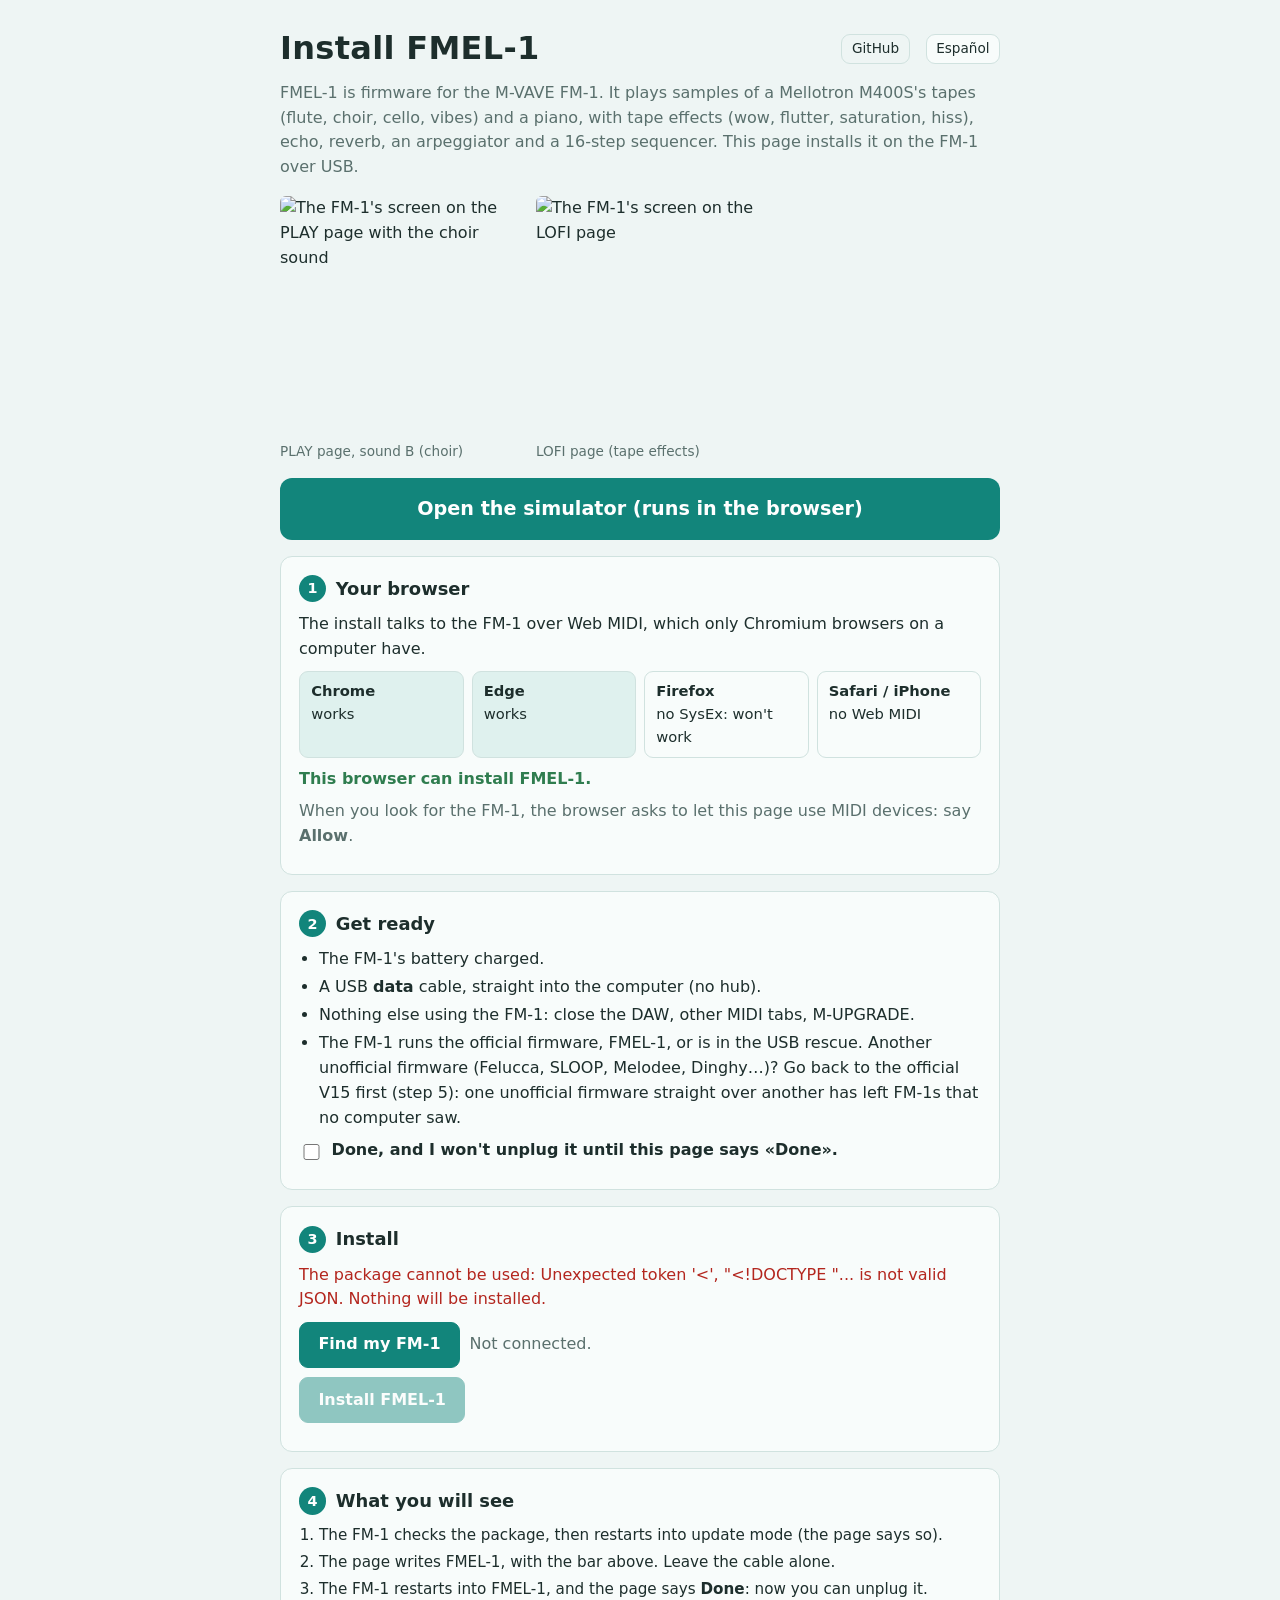
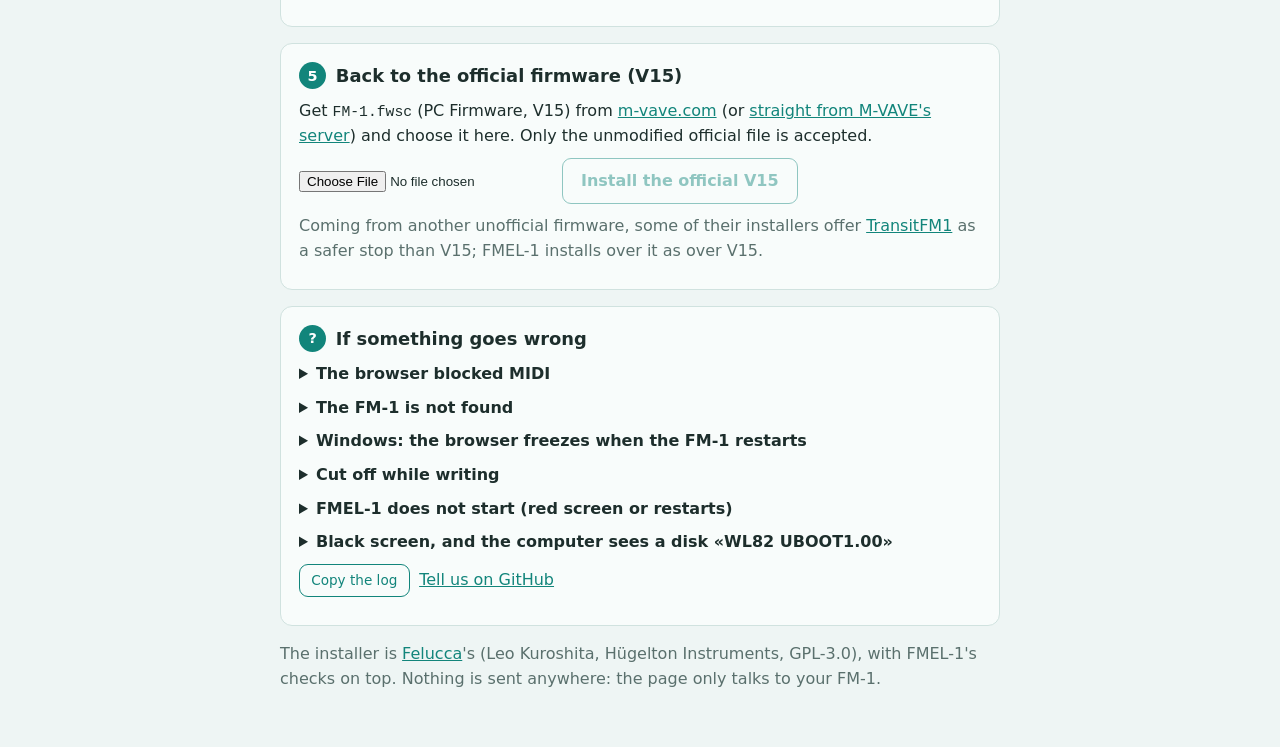
==== web/install/index.html @ 3e9fd049 "MEL: the pictures on the installer's page, not the simulator's; both pages say plainly what FMEL-1 i" ====
<!doctype html>
<html lang="en">
<head>
<meta charset="utf-8">
<meta name="viewport" content="width=device-width, initial-scale=1">
<title>Install FMEL-1</title>
<meta name="description" content="Install FMEL-1, firmware for the M-VAVE FM-1 that plays Mellotron M400S tape samples, over USB from the browser.">
<link rel="icon" href="../img/icon.png">
<meta property="og:title" content="Install FMEL-1 on the M-VAVE FM-1">
<meta property="og:image" content="https://antonioaltea.github.io/fmel-1/img/og.png">
<meta name="twitter:card" content="summary_large_image">
<script>   /* the language before anything is drawn: the one chosen, else the browser's (Spanish or English) */
try {
  const l = localStorage.getItem("mel-lang") || (/^es\b/i.test(navigator.language || "") ? "es" : "en");
  if (l === "es") document.documentElement.lang = "es";
} catch (e) {}
</script>
<style>
:root { --ground: #eef5f4; --ink: #1d2e2c; --muted: #5a706d; --rule: #d0e2df; --card: #f8fcfb; --accent: #12857b;
        --accent-ink: #ffffff; --soft: #dff1ee; --ok: #2f7d4f; --bad: #b3261e; --warn: #8a5a00; color-scheme: light; }
@media (prefers-color-scheme: dark) {
  :root:not([data-theme="light"]) { --ground: #0f1716; --ink: #e4f1ef; --muted: #91aaa6; --rule: #253432; --card: #162220;
                                    --accent: #4fd3c5; --accent-ink: #04201d; --soft: #1b302d; --ok: #6fcf97; --bad: #ff8a80;
                                    --warn: #f0c060; color-scheme: dark; }
}
:root[data-theme="dark"] { --ground: #0f1716; --ink: #e4f1ef; --muted: #91aaa6; --rule: #253432; --card: #162220;
                           --accent: #4fd3c5; --accent-ink: #04201d; --soft: #1b302d; --ok: #6fcf97; --bad: #ff8a80;
                           --warn: #f0c060; color-scheme: dark; }
* { box-sizing: border-box; }
body { background: var(--ground); color: var(--ink); margin: 0; padding: 24px 16px 48px;
       font: 400 16px/1.55 system-ui, -apple-system, "Segoe UI", Roboto, sans-serif; }
main { max-width: 720px; margin: 0 auto; }
h1 { margin: 0; font-size: 2rem; letter-spacing: .01em; }
h2 { font-size: 1.12rem; margin: 0 0 .6rem; display: flex; align-items: center; gap: .6rem; }
h2 .n { display: inline-grid; place-items: center; width: 1.7rem; height: 1.7rem; border-radius: 50%; flex: none;
        background: var(--accent); color: var(--accent-ink); font-size: .9rem; font-weight: 700; }
p { margin: .45rem 0; }
ul, ol { margin: .4rem 0; padding-left: 1.25rem; }
li { margin: .2rem 0; }
.muted { color: var(--muted); }
section { background: var(--card); border: 1px solid var(--rule); border-radius: 12px; padding: 18px; margin: 16px 0; }
button { font: inherit; font-weight: 600; padding: .6rem 1.15rem; border-radius: 9px; border: 1px solid var(--accent);
         background: var(--accent); color: var(--accent-ink); cursor: pointer; }
button.secondary { background: transparent; color: var(--accent); }
button.small { font-size: .85rem; padding: .3rem .7rem; font-weight: 500; }
button:disabled { opacity: .45; cursor: not-allowed; }
button:focus-visible, a:focus-visible, input:focus-visible { outline: 2px solid var(--accent); outline-offset: 2px; }
label { display: flex; gap: .55rem; align-items: flex-start; margin: .5rem 0; font-weight: 600; }
input[type=checkbox] { margin-top: .32rem; width: 1.05rem; height: 1.05rem; accent-color: var(--accent); flex: none; }
.ok { color: var(--ok); }
.bad { color: var(--bad); }
.warn { color: var(--warn); }
progress { width: 100%; height: 16px; accent-color: var(--accent); }
code { font-size: .92em; }
a { color: var(--accent); }
.top { display: flex; align-items: center; gap: 1rem; flex-wrap: wrap; }
.top p { margin: 0; color: var(--muted); flex: 1 1 16rem; }
a.gh { margin-left: auto; font-size: .85rem; padding: .25em .7em; border: 1px solid var(--rule); border-radius: 9px; color: var(--ink); text-decoration: none; }
button.lang { font-size: .85rem; font-weight: 500; padding: .25em .7em; background: var(--card);
              color: var(--ink); border-color: var(--rule); }
a.big { display: block; text-align: center; padding: 1rem; margin: 16px 0 4px; font-size: 1.2rem; font-weight: 600;
        text-decoration: none; color: var(--accent-ink); background: var(--accent); border-radius: 12px; }
a.big:hover { filter: brightness(1.07); }
.browsers { display: grid; grid-template-columns: repeat(auto-fit, minmax(9.5rem, 1fr)); gap: .5rem; margin: .6rem 0; }
.browsers div { border: 1px solid var(--rule); border-radius: 9px; padding: .5rem .7rem; font-size: .92rem; }
.browsers b { display: block; }
.yes { background: var(--soft); }
#mine { font-weight: 600; }
.row { display: flex; flex-wrap: wrap; gap: .6rem; align-items: center; margin: .6rem 0; }
.steps-seen { font-size: .95rem; }
details { margin: .55rem 0; }
summary { cursor: pointer; font-weight: 600; }
#log { white-space: pre-wrap; font: 12px/1.4 ui-monospace, Menlo, monospace; color: var(--muted); max-height: 180px; overflow: auto;
       background: var(--card); border: 1px solid var(--rule); border-radius: 9px; padding: .6rem; margin: .4rem 0; }
#log:empty { display: none; }
.shots { display: flex; gap: 1rem; margin: 1rem 0 .4rem; }
.shots figure { margin: 0; flex: 0 1 240px; }
.shots img { display: block; width: 100%; height: auto; border-radius: 6px; }
.shots figcaption { color: var(--muted); font-size: .85rem; margin-top: .3rem; }
html[lang="en"] [data-lang="es"], html[lang="es"] [data-lang="en"] { display: none !important; }
</style>
</head>
<body>
<main>
  <div class="top">
    <h1><span data-lang="en">Install FMEL-1</span><span data-lang="es">Instalar FMEL-1</span></h1>
    <a class="gh" href="https://github.com/AntonioAltea/fmel-1">GitHub</a>
    <button class="lang" id="lang" type="button"><span data-lang="en">Español</span><span data-lang="es">English</span></button>
  </div>
  <p class="muted" data-lang="en">FMEL-1 is firmware for the M-VAVE FM-1. It plays samples of a Mellotron M400S's tapes (flute, choir, cello, vibes) and a piano, with tape effects (wow, flutter, saturation, hiss), echo, reverb, an arpeggiator and a 16-step sequencer. This page installs it on the FM-1 over USB.</p>
  <p class="muted" data-lang="es">FMEL-1 es un firmware para el M-VAVE FM-1. Toca muestras de las cintas de un Mellotron M400S (flauta, coro, chelo, vibráfono) y un piano, con efectos de cinta (wow, flutter, saturación, soplido), eco, reverb, arpegiador y secuenciador de 16 pasos. Esta página lo instala en el FM-1 por USB.</p>
  <div class="shots">
    <figure><img src="../img/choir.png" width="240" height="240" alt="The FM-1's screen on the PLAY page with the choir sound"><figcaption data-lang="en">PLAY page, sound B (choir)</figcaption><figcaption data-lang="es">Página PLAY, sonido B (coro)</figcaption></figure>
    <figure><img src="../img/tape.png" width="240" height="240" alt="The FM-1's screen on the LOFI page"><figcaption data-lang="en">LOFI page (tape effects)</figcaption><figcaption data-lang="es">Página LOFI (efectos de cinta)</figcaption></figure>
  </div>
  <p><a class="big" href="../"><span data-lang="en">Open the simulator (runs in the browser)</span><span data-lang="es">Abrir el simulador (funciona en el navegador)</span></a></p>

  <section aria-labelledby="h-browser">
    <h2 id="h-browser"><span class="n">1</span><span data-lang="en">Your browser</span><span data-lang="es">Tu navegador</span></h2>
    <p data-lang="en">The install talks to the FM-1 over Web MIDI, which only Chromium browsers on a computer have.</p>
    <p data-lang="es">La instalación habla con el FM-1 por Web MIDI, que solo tienen los navegadores Chromium de ordenador.</p>
    <div class="browsers">
      <div class="yes"><b>Chrome</b><span data-lang="en">works</span><span data-lang="es">funciona</span></div>
      <div class="yes"><b>Edge</b><span data-lang="en">works</span><span data-lang="es">funciona</span></div>
      <div><b>Firefox</b><span data-lang="en">no SysEx: won't work</span><span data-lang="es">sin SysEx: no sirve</span></div>
      <div><b>Safari / iPhone</b><span data-lang="en">no Web MIDI</span><span data-lang="es">sin Web MIDI</span></div>
    </div>
    <p id="mine" role="status"></p>
    <p class="muted" data-lang="en">When you look for the FM-1, the browser asks to let this page use MIDI devices: say <b>Allow</b>.</p>
    <p class="muted" data-lang="es">Al buscar el FM-1, el navegador pide permiso para que esta página use dispositivos MIDI: pulsa <b>Permitir</b>.</p>
  </section>

  <section aria-labelledby="h-ready">
    <h2 id="h-ready"><span class="n">2</span><span data-lang="en">Get ready</span><span data-lang="es">Prepáralo</span></h2>
    <ul>
      <li data-lang="en">The FM-1's battery charged.</li><li data-lang="es">La batería del FM-1 cargada.</li>
      <li data-lang="en">A USB <b>data</b> cable, straight into the computer (no hub).</li>
      <li data-lang="es">Un cable USB <b>de datos</b>, directo al ordenador (sin hub).</li>
      <li data-lang="en">Nothing else using the FM-1: close the DAW, other MIDI tabs, M-UPGRADE.</li>
      <li data-lang="es">Nada más usando el FM-1: cierra el DAW, otras pestañas MIDI, M-UPGRADE.</li>
      <li data-lang="en">The FM-1 runs the official firmware, FMEL-1, or is in the USB rescue. Another unofficial firmware (Felucca, SLOOP,
        Melodee, Dinghy…)? Go back to the official V15 first (step 5): one unofficial firmware straight over another has
        left FM-1s that no computer saw.</li>
      <li data-lang="es">El FM-1 lleva el firmware oficial, FMEL-1, o está en el rescate USB. ¿Otro firmware no oficial (Felucca, SLOOP,
        Melodee, Dinghy…)? Primero vuelve al V15 oficial (paso 5): instalar uno no oficial encima de otro ha dejado FM-1 que
        ningún ordenador veía.</li>
    </ul>
    <label><input type="checkbox" class="pre" id="ack">
      <span data-lang="en">Done, and I won't unplug it until this page says «Done».</span>
      <span data-lang="es">Hecho, y no lo desconectaré hasta que esta página diga «Hecho».</span></label>
  </section>

  <section aria-labelledby="h-install">
    <h2 id="h-install"><span class="n">3</span><span data-lang="en">Install</span><span data-lang="es">Instalar</span></h2>
    <p id="pkg" role="status"></p>
    <div class="row">
      <button id="connect"><span data-lang="en">Find my FM-1</span><span data-lang="es">Buscar mi FM-1</span></button>
      <span id="dev" class="muted" role="status" aria-live="polite"></span>
    </div>
    <div class="row">
      <button id="install" disabled><span data-lang="en">Install FMEL-1</span><span data-lang="es">Instalar FMEL-1</span></button>
      <button id="resume" class="secondary" hidden><span data-lang="en">Finish the install</span><span data-lang="es">Terminar la instalación</span></button>
    </div>
    <progress id="bar" max="100" value="0" hidden aria-label="Install progress"></progress>
    <p id="status" role="status" aria-live="polite"></p>
  </section>

  <section aria-labelledby="h-seen">
    <h2 id="h-seen"><span class="n">4</span><span data-lang="en">What you will see</span><span data-lang="es">Qué verás</span></h2>
    <ol class="steps-seen" data-lang="en">
      <li>The FM-1 checks the package, then restarts into update mode (the page says so).</li>
      <li>The page writes FMEL-1, with the bar above. Leave the cable alone.</li>
      <li>The FM-1 restarts into FMEL-1, and the page says <b>Done</b>: now you can unplug it.</li>
    </ol>
    <ol class="steps-seen" data-lang="es">
      <li>El FM-1 comprueba el paquete y se reinicia en modo actualización (la página lo dice).</li>
      <li>La página escribe FMEL-1, con la barra de arriba. No toques el cable.</li>
      <li>El FM-1 se reinicia en FMEL-1 y la página dice <b>Hecho</b>: ya puedes desconectarlo.</li>
    </ol>
  </section>

  <section aria-labelledby="h-stock">
    <h2 id="h-stock"><span class="n">5</span><span data-lang="en">Back to the official firmware (V15)</span><span data-lang="es">Volver al firmware oficial (V15)</span></h2>
    <p data-lang="en">Get <code>FM-1.fwsc</code> (PC Firmware, V15) from <a href="https://www.m-vave.com/download" rel="noopener">m-vave.com</a>
      (or <a href="https://yms-file-store.oss-cn-hongkong.aliyuncs.com/software/firmware/FM-1.fwsc" rel="noopener">straight from M-VAVE's server</a>)
      and choose it here. Only the unmodified official file is accepted.</p>
    <p data-lang="es">Descarga <code>FM-1.fwsc</code> (PC Firmware, V15) de <a href="https://www.m-vave.com/download" rel="noopener">m-vave.com</a>
      (o <a href="https://yms-file-store.oss-cn-hongkong.aliyuncs.com/software/firmware/FM-1.fwsc" rel="noopener">directo del servidor de M-VAVE</a>)
      y elígelo aquí. Solo se acepta el archivo oficial sin modificar.</p>
    <div class="row"><input type="file" id="stockfile" accept=".fwsc" aria-label="FM-1.fwsc">
      <button id="stock" class="secondary" disabled><span data-lang="en">Install the official V15</span><span data-lang="es">Instalar el V15 oficial</span></button></div>
    <p class="muted" data-lang="en">Coming from another unofficial firmware, some of their installers offer
      <a href="https://quixotic7.github.io/TransitFM1/" rel="noopener">TransitFM1</a> as a safer stop than V15; FMEL-1 installs over it as over V15.</p>
    <p class="muted" data-lang="es">Si vienes de otro firmware no oficial, algunos de sus instaladores ofrecen
      <a href="https://quixotic7.github.io/TransitFM1/" rel="noopener">TransitFM1</a> como paso intermedio más seguro que el V15; FMEL-1 se instala encima igual que sobre el V15.</p>
  </section>

  <section aria-labelledby="h-help">
    <h2 id="h-help"><span class="n">?</span><span data-lang="en">If something goes wrong</span><span data-lang="es">Si algo sale mal</span></h2>
    <div data-lang="en">
      <details><summary>The browser blocked MIDI</summary>
        <p>Click the lock (or the MIDI icon) left of the address, set <b>MIDI devices</b> to <b>Allow</b>, reload, and look again.</p></details>
      <details><summary>The FM-1 is not found</summary>
        <p>Use a data cable (many charge only), plug it straight in, close anything else using MIDI, unplug it, plug it in and look again.</p></details>
      <details><summary>Windows: the browser freezes when the FM-1 restarts</summary>
        <p>Open <code>chrome://flags/#use-winrt-midi-api</code> (Edge: <code>edge://flags/#use-winrt-midi-api</code>), set it to <b>Enabled</b>, restart the browser.</p></details>
      <details><summary>Cut off while writing</summary>
        <p>Nothing serious. Plug it in again and press «Find my FM-1»: «Finish the install» appears.</p></details>
      <details><summary>FMEL-1 does not start (red screen or restarts)</summary>
        <p>After two tries it goes to the USB rescue by itself; you can also hold <b>OCT−</b> while switching it on. From there, install again or go back to V15.</p></details>
      <details><summary>Black screen, and the computer sees a disk «WL82 UBOOT1.00»</summary>
        <p><a href="https://github.com/Quixotic7/MvaveFM1Unbricker" rel="noopener">MvaveFM1Unbricker</a> with V15.
          If nothing shows up over USB: <a href="https://github.com/kurogedelic/FM-1-transporter" rel="noopener">FM-1-transporter</a>.</p></details>
    </div>
    <div data-lang="es">
      <details><summary>El navegador ha bloqueado el MIDI</summary>
        <p>Pulsa el candado (o el icono MIDI) a la izquierda de la dirección, pon <b>Dispositivos MIDI</b> en <b>Permitir</b>, recarga y busca otra vez.</p></details>
      <details><summary>No encuentra el FM-1</summary>
        <p>Usa un cable de datos (muchos solo cargan), conéctalo directo, cierra lo que use MIDI, desconecta, vuelve a conectar y busca otra vez.</p></details>
      <details><summary>Windows: el navegador se congela cuando el FM-1 se reinicia</summary>
        <p>Abre <code>chrome://flags/#use-winrt-midi-api</code> (Edge: <code>edge://flags/#use-winrt-midi-api</code>), ponlo en <b>Enabled</b> y reinicia el navegador.</p></details>
      <details><summary>Se corta mientras escribe</summary>
        <p>No pasa nada grave. Vuelve a conectar y pulsa «Buscar mi FM-1»: aparecerá «Terminar la instalación».</p></details>
      <details><summary>FMEL-1 no arranca (pantalla roja o reinicios)</summary>
        <p>Tras dos intentos entra solo en el rescate USB; también puedes mantener <b>OCT−</b> al encenderlo. Desde ahí, instala otra vez o vuelve al V15.</p></details>
      <details><summary>Pantalla negra y el ordenador ve un disco «WL82 UBOOT1.00»</summary>
        <p><a href="https://github.com/Quixotic7/MvaveFM1Unbricker" rel="noopener">MvaveFM1Unbricker</a> con el V15.
          Si no aparece nada por USB: <a href="https://github.com/kurogedelic/FM-1-transporter" rel="noopener">FM-1-transporter</a>.</p></details>
    </div>
    <div class="row">
      <button id="copylog" class="secondary small" type="button"><span data-lang="en">Copy the log</span><span data-lang="es">Copiar el registro</span></button>
      <a href="https://github.com/AntonioAltea/fmel-1/issues" rel="noopener"><span data-lang="en">Tell us on GitHub</span><span data-lang="es">Cuéntanoslo en GitHub</span></a>
    </div>
    <div id="log" aria-label="log"></div>
  </section>

  <p class="muted" data-lang="en">The installer is <a href="https://github.com/hugelton/Felucca" rel="noopener">Felucca</a>'s
    (Leo Kuroshita, Hügelton Instruments, GPL-3.0), with FMEL-1's checks on top. Nothing is sent anywhere: the page only talks to your FM-1.</p>
  <p class="muted" data-lang="es">El instalador es el de <a href="https://github.com/hugelton/Felucca" rel="noopener">Felucca</a>
    (Leo Kuroshita, Hügelton Instruments, GPL-3.0), con las comprobaciones de FMEL-1 encima. No se envía nada a ningún sitio: la página solo habla con tu FM-1.</p>
</main>
<script type="module" src="install.js"></script>
</body>
</html>
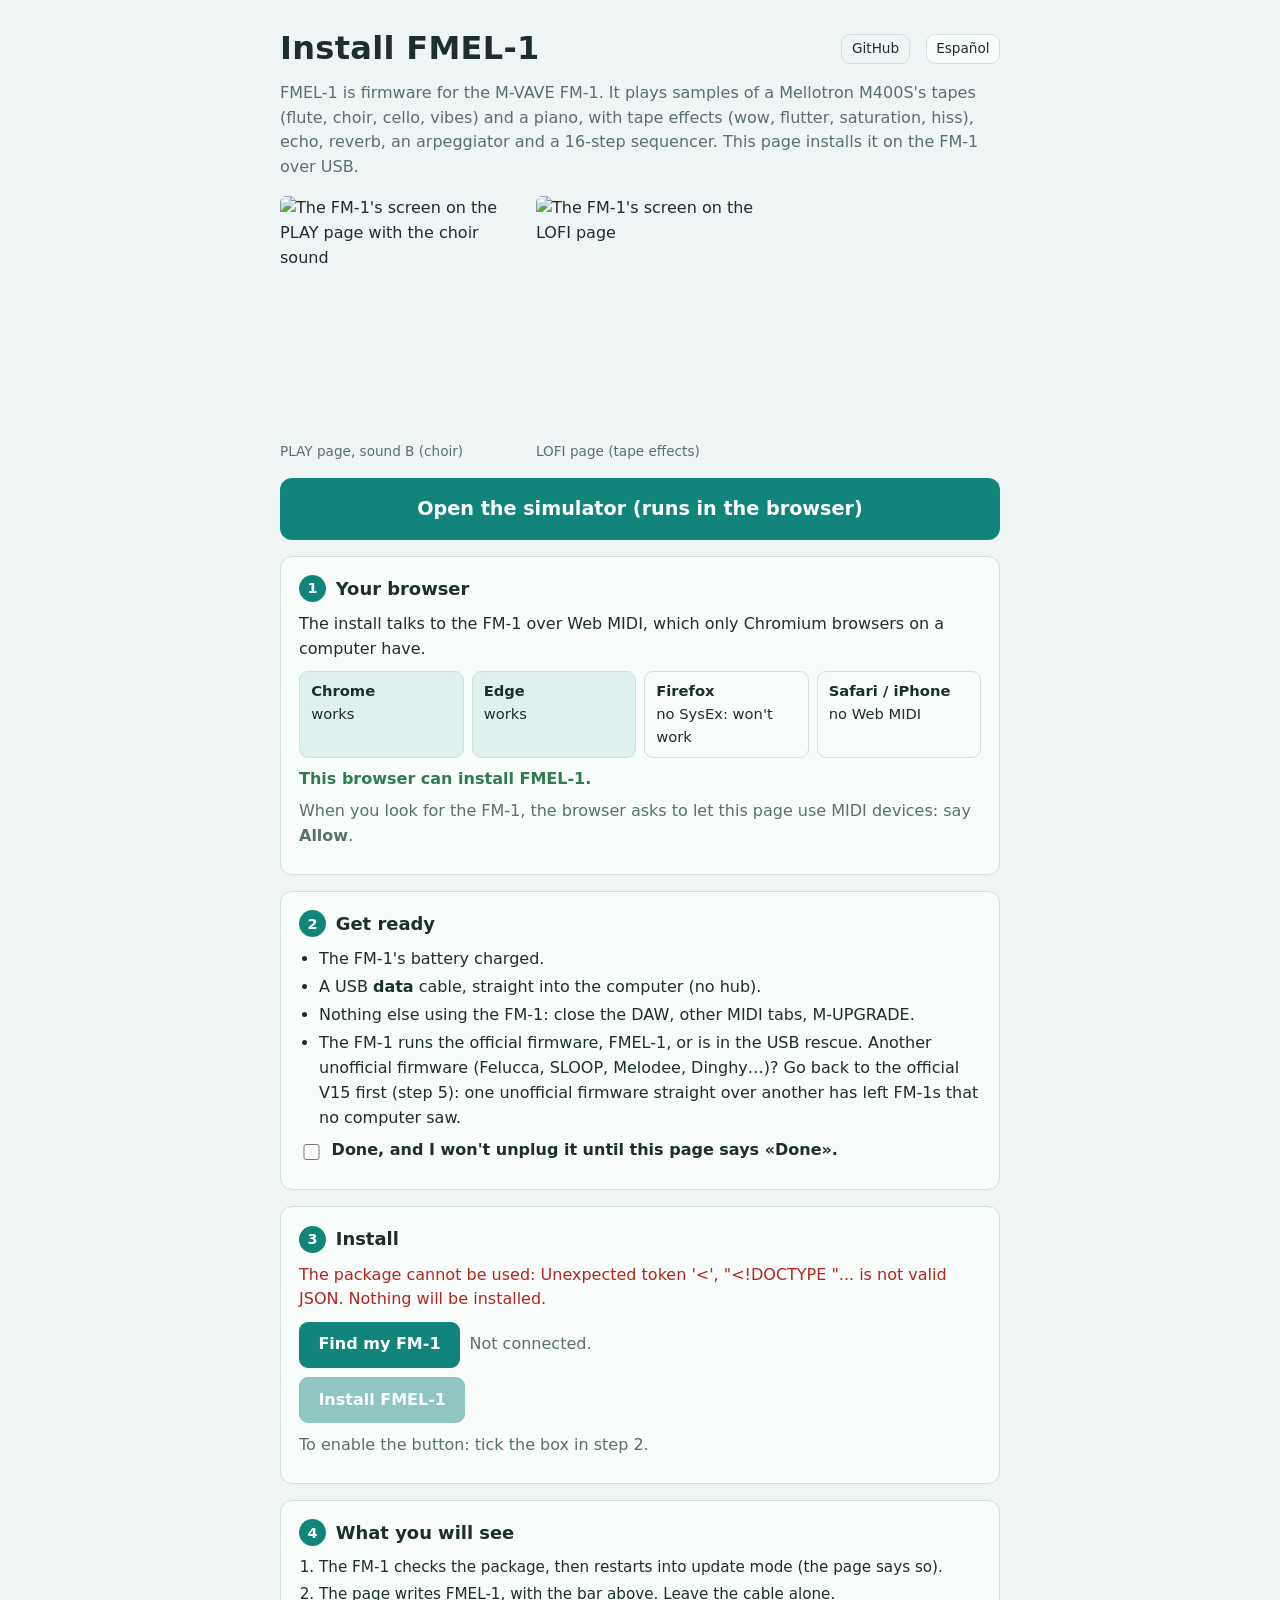
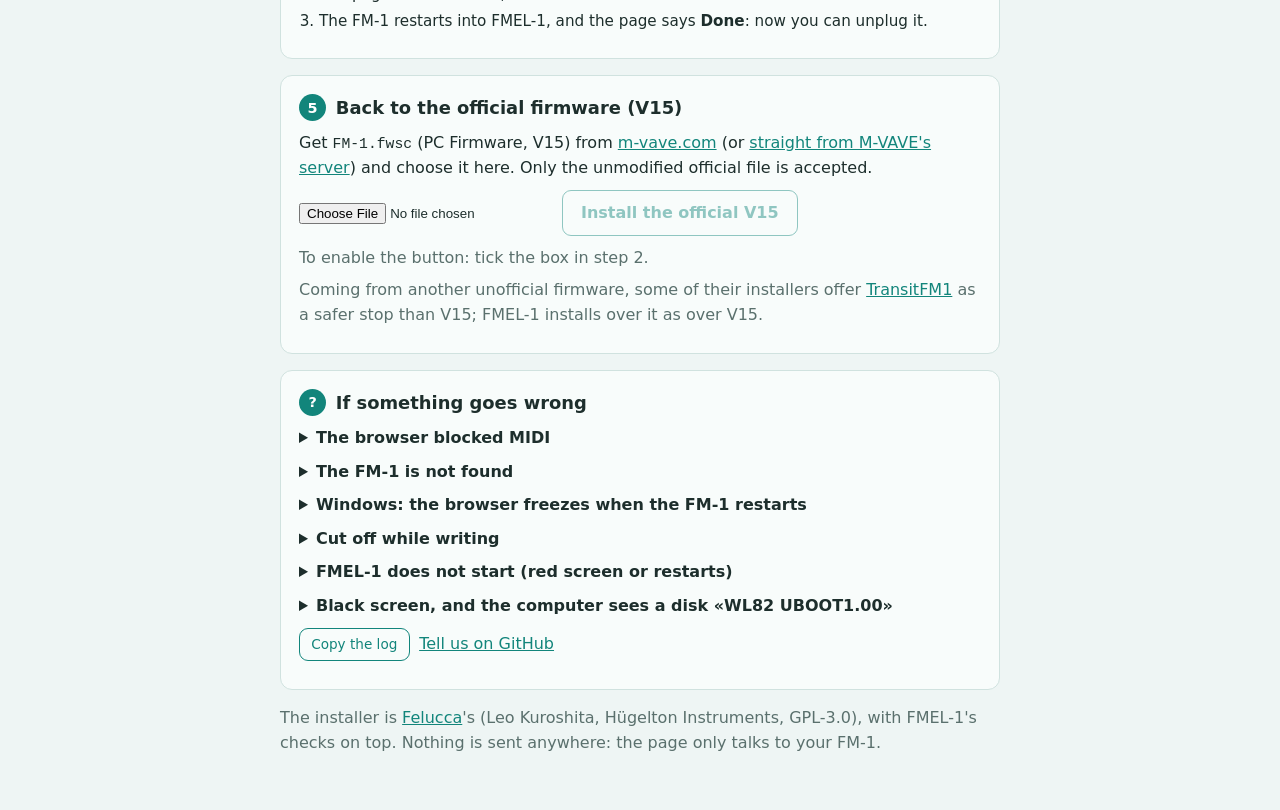
==== commit 4097c933: "Install page: under each disabled button, what it still waits for (the step 2 box, Find my FM-1, the" ====
--- a/web/install/index.html
+++ b/web/install/index.html
@@ -141,6 +141,7 @@
       <button id="install" disabled><span data-lang="en">Install FMEL-1</span><span data-lang="es">Instalar FMEL-1</span></button>
       <button id="resume" class="secondary" hidden><span data-lang="en">Finish the install</span><span data-lang="es">Terminar la instalación</span></button>
     </div>
+    <p id="installwhy" class="muted" role="status"></p>
     <progress id="bar" max="100" value="0" hidden aria-label="Install progress"></progress>
     <p id="status" role="status" aria-live="polite"></p>
   </section>
@@ -169,6 +170,7 @@
       y elígelo aquí. Solo se acepta el archivo oficial sin modificar.</p>
     <div class="row"><input type="file" id="stockfile" accept=".fwsc" aria-label="FM-1.fwsc">
       <button id="stock" class="secondary" disabled><span data-lang="en">Install the official V15</span><span data-lang="es">Instalar el V15 oficial</span></button></div>
+    <p id="stockwhy" class="muted" role="status"></p>
     <p class="muted" data-lang="en">Coming from another unofficial firmware, some of their installers offer
       <a href="https://quixotic7.github.io/TransitFM1/" rel="noopener">TransitFM1</a> as a safer stop than V15; FMEL-1 installs over it as over V15.</p>
     <p class="muted" data-lang="es">Si vienes de otro firmware no oficial, algunos de sus instaladores ofrecen
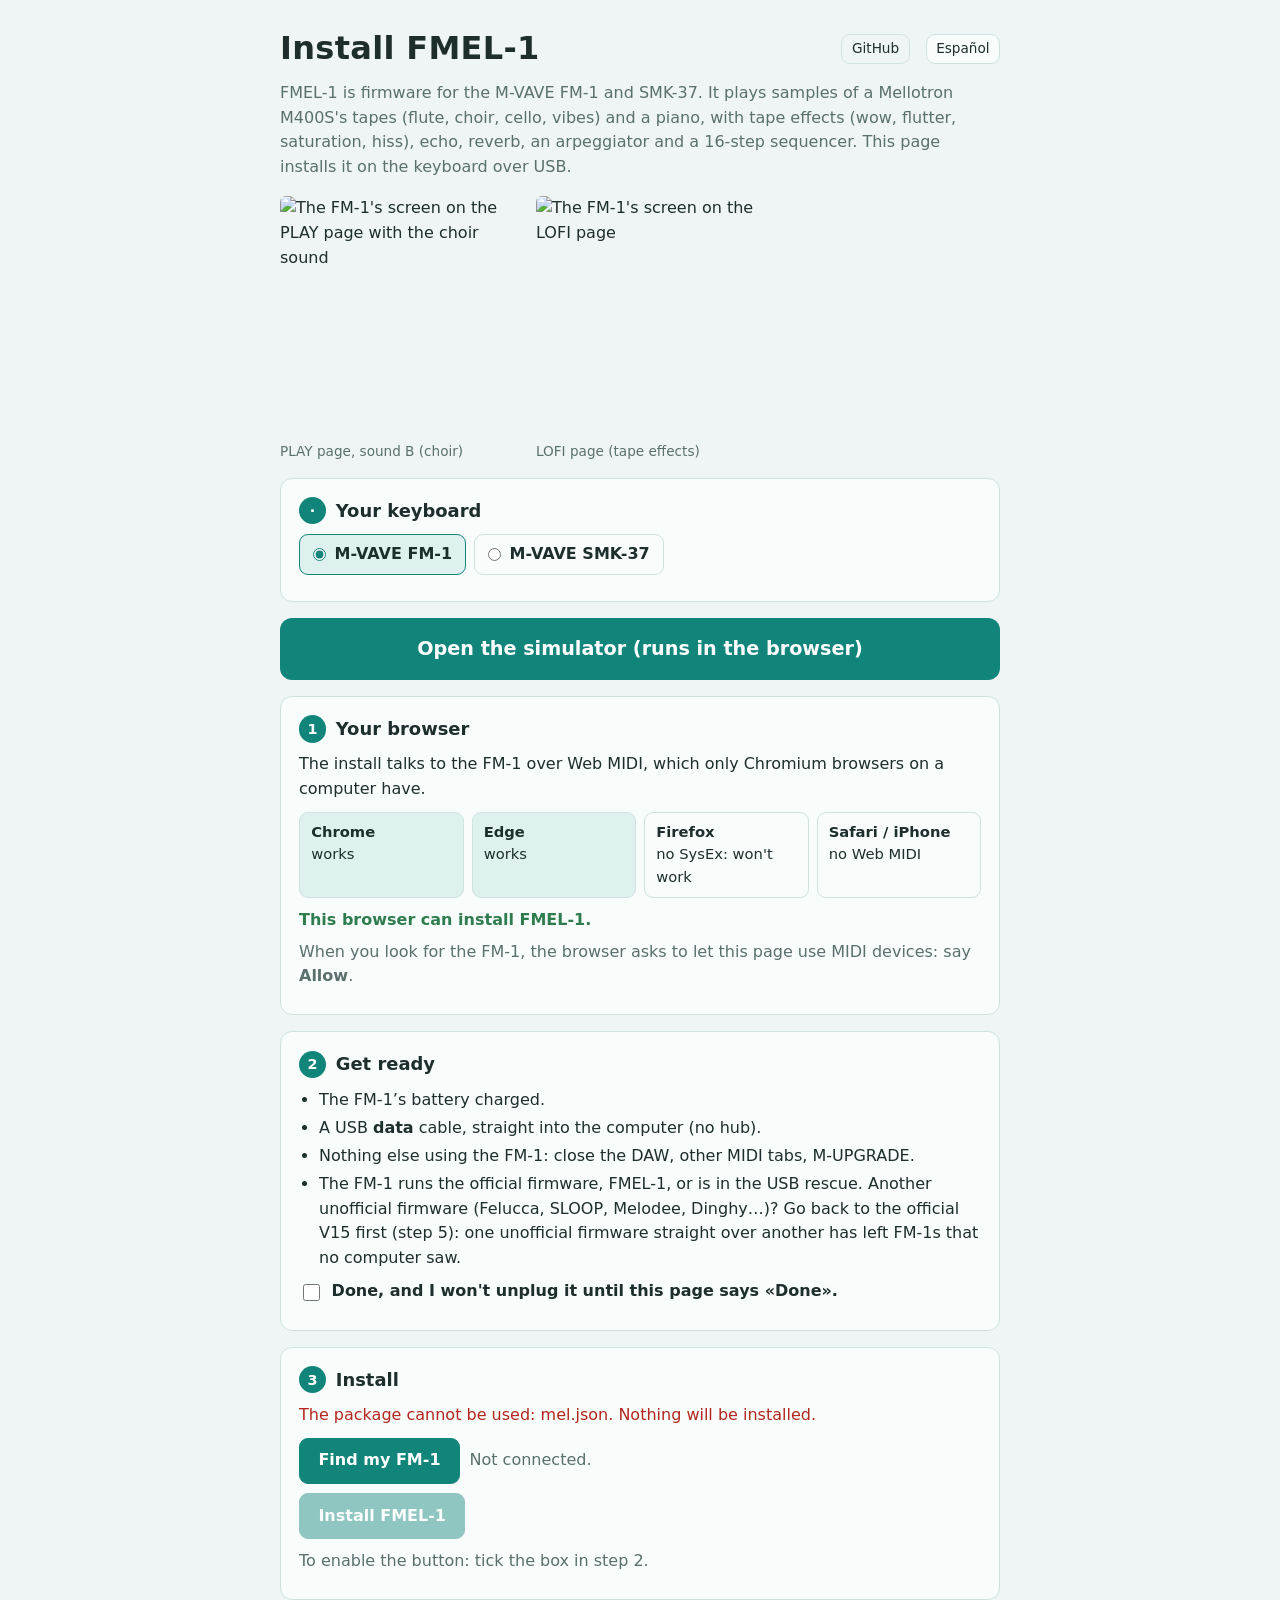
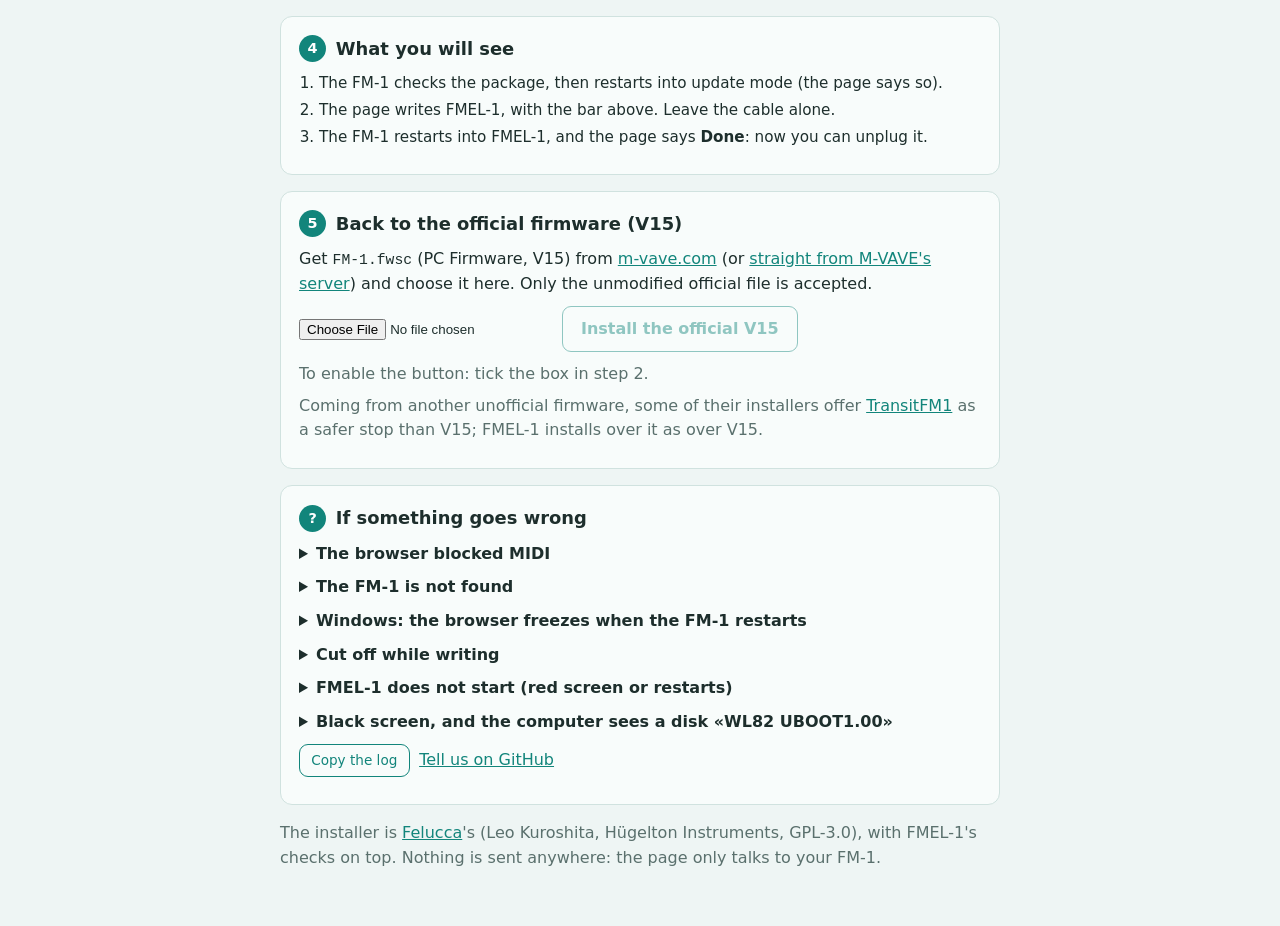
==== commit cde67091: "Web: an FM-1 / SMK-37 selector on the simulators and the installer; the installer installs the SMK-3" ====
--- a/web/install/index.html
+++ b/web/install/index.html
@@ -1,12 +1,12 @@
 <!doctype html>
-<html lang="en">
+<html lang="en" data-board="fm1">
 <head>
 <meta charset="utf-8">
 <meta name="viewport" content="width=device-width, initial-scale=1">
 <title>Install FMEL-1</title>
-<meta name="description" content="Install FMEL-1, firmware for the M-VAVE FM-1 that plays Mellotron M400S tape samples, over USB from the browser.">
+<meta name="description" content="Install FMEL-1, firmware for the M-VAVE FM-1 and SMK-37 that plays Mellotron M400S tape samples, over USB from the browser.">
 <link rel="icon" href="../img/icon.png">
-<meta property="og:title" content="Install FMEL-1 on the M-VAVE FM-1">
+<meta property="og:title" content="Install FMEL-1 on the M-VAVE FM-1 or SMK-37">
 <meta property="og:image" content="https://antonioaltea.github.io/fmel-1/img/og.png">
 <meta name="twitter:card" content="summary_large_image">
 <script>   /* the language before anything is drawn: the one chosen, else the browser's (Spanish or English) */
@@ -78,6 +78,12 @@
 .shots img { display: block; width: 100%; height: auto; border-radius: 6px; }
 .shots figcaption { color: var(--muted); font-size: .85rem; margin-top: .3rem; }
 html[lang="en"] [data-lang="es"], html[lang="es"] [data-lang="en"] { display: none !important; }
+html[data-board="fm1"] [data-board="smk37"], html[data-board="smk37"] [data-board="fm1"] { display: none !important; }
+.pick { display: flex; flex-wrap: wrap; gap: .5rem; margin: .5rem 0; }
+.pick label { margin: 0; font-weight: 600; border: 1px solid var(--rule); border-radius: 9px; padding: .45rem .8rem; cursor: pointer; align-items: center; }
+.pick label:has(input:checked) { border-color: var(--accent); background: var(--soft); }
+.pick input { margin: 0; accent-color: var(--accent); }
+.pick small { font-weight: 400; color: var(--muted); }
 </style>
 </head>
 <body>
@@ -87,18 +93,35 @@
     <a class="gh" href="https://github.com/AntonioAltea/fmel-1">GitHub</a>
     <button class="lang" id="lang" type="button"><span data-lang="en">Español</span><span data-lang="es">English</span></button>
   </div>
-  <p class="muted" data-lang="en">FMEL-1 is firmware for the M-VAVE FM-1. It plays samples of a Mellotron M400S's tapes (flute, choir, cello, vibes) and a piano, with tape effects (wow, flutter, saturation, hiss), echo, reverb, an arpeggiator and a 16-step sequencer. This page installs it on the FM-1 over USB.</p>
-  <p class="muted" data-lang="es">FMEL-1 es un firmware para el M-VAVE FM-1. Toca muestras de las cintas de un Mellotron M400S (flauta, coro, chelo, vibráfono) y un piano, con efectos de cinta (wow, flutter, saturación, soplido), eco, reverb, arpegiador y secuenciador de 16 pasos. Esta página lo instala en el FM-1 por USB.</p>
+  <p class="muted" data-lang="en">FMEL-1 is firmware for the M-VAVE FM-1 and SMK-37. It plays samples of a Mellotron M400S's tapes (flute, choir, cello, vibes) and a piano, with tape effects (wow, flutter, saturation, hiss), echo, reverb, an arpeggiator and a 16-step sequencer. This page installs it on the keyboard over USB.</p>
+  <p class="muted" data-lang="es">FMEL-1 es un firmware para el M-VAVE FM-1 y el SMK-37. Toca muestras de las cintas de un Mellotron M400S (flauta, coro, chelo, vibráfono) y un piano, con efectos de cinta (wow, flutter, saturación, soplido), eco, reverb, arpegiador y secuenciador de 16 pasos. Esta página lo instala en el teclado por USB.</p>
   <div class="shots">
     <figure><img src="../img/choir.png" width="240" height="240" alt="The FM-1's screen on the PLAY page with the choir sound"><figcaption data-lang="en">PLAY page, sound B (choir)</figcaption><figcaption data-lang="es">Página PLAY, sonido B (coro)</figcaption></figure>
     <figure><img src="../img/tape.png" width="240" height="240" alt="The FM-1's screen on the LOFI page"><figcaption data-lang="en">LOFI page (tape effects)</figcaption><figcaption data-lang="es">Página LOFI (efectos de cinta)</figcaption></figure>
   </div>
-  <p><a class="big" href="../"><span data-lang="en">Open the simulator (runs in the browser)</span><span data-lang="es">Abrir el simulador (funciona en el navegador)</span></a></p>
+  <section aria-labelledby="h-board">
+    <h2 id="h-board"><span class="n">·</span><span data-lang="en">Your keyboard</span><span data-lang="es">Tu teclado</span></h2>
+    <div class="pick" role="radiogroup" aria-label="board">
+      <label><input type="radio" name="board" value="fm1"> M-VAVE FM-1</label>
+      <label><input type="radio" name="board" value="smk37"> M-VAVE SMK-37</label>
+    </div>
+    <div data-board="smk37">
+      <p data-lang="en">Which one? Pick your keyboard's own model, as its box or M-UPGRADE names it: M-VAVE's updater later takes back only that model's factory firmware.</p>
+      <p data-lang="es">¿Cuál? Elige el modelo de tu teclado, como lo llama su caja o M-UPGRADE: el instalador de M-VAVE después solo acepta el firmware de fábrica de ese modelo.</p>
+      <div class="pick" role="radiogroup" aria-label="model">
+        <label><input type="radio" name="model" value="pro"> SMK-37 Pro <small>(<span data-lang="en">also</span><span data-lang="es">también</span> Starrykey 37 Play)</small></label>
+        <label><input type="radio" name="model" value="elite"> SMK-37 Elite</label>
+        <label><input type="radio" name="model" value="mke"> MKE-P37</label>
+      </div>
+    </div>
+  </section>
+
+  <p><a class="big" id="sim" href="../"><span data-lang="en">Open the simulator (runs in the browser)</span><span data-lang="es">Abrir el simulador (funciona en el navegador)</span></a></p>
 
   <section aria-labelledby="h-browser">
     <h2 id="h-browser"><span class="n">1</span><span data-lang="en">Your browser</span><span data-lang="es">Tu navegador</span></h2>
-    <p data-lang="en">The install talks to the FM-1 over Web MIDI, which only Chromium browsers on a computer have.</p>
-    <p data-lang="es">La instalación habla con el FM-1 por Web MIDI, que solo tienen los navegadores Chromium de ordenador.</p>
+    <p data-lang="en">The install talks to the <span class="dn">FM-1</span> over Web MIDI, which only Chromium browsers on a computer have.</p>
+    <p data-lang="es">La instalación habla con el <span class="dn">FM-1</span> por Web MIDI, que solo tienen los navegadores Chromium de ordenador.</p>
     <div class="browsers">
       <div class="yes"><b>Chrome</b><span data-lang="en">works</span><span data-lang="es">funciona</span></div>
       <div class="yes"><b>Edge</b><span data-lang="en">works</span><span data-lang="es">funciona</span></div>
@@ -106,22 +129,28 @@
       <div><b>Safari / iPhone</b><span data-lang="en">no Web MIDI</span><span data-lang="es">sin Web MIDI</span></div>
     </div>
     <p id="mine" role="status"></p>
-    <p class="muted" data-lang="en">When you look for the FM-1, the browser asks to let this page use MIDI devices: say <b>Allow</b>.</p>
-    <p class="muted" data-lang="es">Al buscar el FM-1, el navegador pide permiso para que esta página use dispositivos MIDI: pulsa <b>Permitir</b>.</p>
+    <p class="muted" data-lang="en">When you look for the <span class="dn">FM-1</span>, the browser asks to let this page use MIDI devices: say <b>Allow</b>.</p>
+    <p class="muted" data-lang="es">Al buscar el <span class="dn">FM-1</span>, el navegador pide permiso para que esta página use dispositivos MIDI: pulsa <b>Permitir</b>.</p>
   </section>
 
   <section aria-labelledby="h-ready">
     <h2 id="h-ready"><span class="n">2</span><span data-lang="en">Get ready</span><span data-lang="es">Prepáralo</span></h2>
     <ul>
-      <li data-lang="en">The FM-1's battery charged.</li><li data-lang="es">La batería del FM-1 cargada.</li>
+      <li data-lang="en">The <span class="dn">FM-1</span>’s battery charged.</li><li data-lang="es">La batería del <span class="dn">FM-1</span> cargada.</li>
       <li data-lang="en">A USB <b>data</b> cable, straight into the computer (no hub).</li>
       <li data-lang="es">Un cable USB <b>de datos</b>, directo al ordenador (sin hub).</li>
-      <li data-lang="en">Nothing else using the FM-1: close the DAW, other MIDI tabs, M-UPGRADE.</li>
-      <li data-lang="es">Nada más usando el FM-1: cierra el DAW, otras pestañas MIDI, M-UPGRADE.</li>
-      <li data-lang="en">The FM-1 runs the official firmware, FMEL-1, or is in the USB rescue. Another unofficial firmware (Felucca, SLOOP,
+      <li data-lang="en">Nothing else using the <span class="dn">FM-1</span>: close the DAW, other MIDI tabs, M-UPGRADE.</li>
+      <li data-lang="es">Nada más usando el <span class="dn">FM-1</span>: cierra el DAW, otras pestañas MIDI, M-UPGRADE.</li>
+      <li data-lang="en" data-board="smk37">The SMK-37 runs M-VAVE's firmware <b>V016</b> (older? update it with M-UPGRADE
+        first, step 5), FMEL-1, or is in the USB rescue. Another unofficial firmware (Snoop37, Vector37, OberVave…)? Go
+        back to M-VAVE's own first (step 5).</li>
+      <li data-lang="es" data-board="smk37">El SMK-37 lleva el firmware de M-VAVE <b>V016</b> (¿uno anterior? actualízalo antes con
+        M-UPGRADE, paso 5), FMEL-1, o está en el rescate USB. ¿Otro firmware no oficial (Snoop37, Vector37, OberVave…)?
+        Vuelve antes al de M-VAVE (paso 5).</li>
+      <li data-lang="en" data-board="fm1">The FM-1 runs the official firmware, FMEL-1, or is in the USB rescue. Another unofficial firmware (Felucca, SLOOP,
         Melodee, Dinghy…)? Go back to the official V15 first (step 5): one unofficial firmware straight over another has
         left FM-1s that no computer saw.</li>
-      <li data-lang="es">El FM-1 lleva el firmware oficial, FMEL-1, o está en el rescate USB. ¿Otro firmware no oficial (Felucca, SLOOP,
+      <li data-lang="es" data-board="fm1">El FM-1 lleva el firmware oficial, FMEL-1, o está en el rescate USB. ¿Otro firmware no oficial (Felucca, SLOOP,
         Melodee, Dinghy…)? Primero vuelve al V15 oficial (paso 5): instalar uno no oficial encima de otro ha dejado FM-1 que
         ningún ordenador veía.</li>
     </ul>
@@ -134,7 +163,7 @@
     <h2 id="h-install"><span class="n">3</span><span data-lang="en">Install</span><span data-lang="es">Instalar</span></h2>
     <p id="pkg" role="status"></p>
     <div class="row">
-      <button id="connect"><span data-lang="en">Find my FM-1</span><span data-lang="es">Buscar mi FM-1</span></button>
+      <button id="connect"><span data-lang="en">Find my <span class="dn">FM-1</span></span><span data-lang="es">Buscar mi <span class="dn">FM-1</span></span></button>
       <span id="dev" class="muted" role="status" aria-live="polite"></span>
     </div>
     <div class="row">
@@ -149,18 +178,34 @@
   <section aria-labelledby="h-seen">
     <h2 id="h-seen"><span class="n">4</span><span data-lang="en">What you will see</span><span data-lang="es">Qué verás</span></h2>
     <ol class="steps-seen" data-lang="en">
-      <li>The FM-1 checks the package, then restarts into update mode (the page says so).</li>
+      <li>The <span class="dn">FM-1</span> checks the package, then restarts into update mode (the page says so).</li>
       <li>The page writes FMEL-1, with the bar above. Leave the cable alone.</li>
-      <li>The FM-1 restarts into FMEL-1, and the page says <b>Done</b>: now you can unplug it.</li>
+      <li>The <span class="dn">FM-1</span> restarts into FMEL-1, and the page says <b>Done</b>: now you can unplug it.</li>
     </ol>
     <ol class="steps-seen" data-lang="es">
-      <li>El FM-1 comprueba el paquete y se reinicia en modo actualización (la página lo dice).</li>
+      <li>El <span class="dn">FM-1</span> comprueba el paquete y se reinicia en modo actualización (la página lo dice).</li>
       <li>La página escribe FMEL-1, con la barra de arriba. No toques el cable.</li>
-      <li>El FM-1 se reinicia en FMEL-1 y la página dice <b>Hecho</b>: ya puedes desconectarlo.</li>
+      <li>El <span class="dn">FM-1</span> se reinicia en FMEL-1 y la página dice <b>Hecho</b>: ya puedes desconectarlo.</li>
     </ol>
   </section>
 
-  <section aria-labelledby="h-stock">
+  <section aria-labelledby="h-stock" data-board="smk37">
+    <h2><span class="n">5</span><span data-lang="en">Back to M-VAVE's firmware (V016)</span><span data-lang="es">Volver al firmware de M-VAVE (V016)</span></h2>
+    <p data-lang="en">With M-VAVE's own updater, <b>M-UPGRADE</b> (Windows / macOS, from the
+      <a href="https://www.m-vave.com/product?id=smk-37-elite" rel="noopener">model's page on m-vave.com</a>), and the factory
+      file of <b>your</b> model: <a href="https://yms-file-store.oss-cn-hongkong.aliyuncs.com/software/firmware/SMK-37Pro/SMK-37%20Pro_016.fwsc" rel="noopener">SMK-37 Pro V016</a>,
+      <a href="https://yms-file-store.oss-cn-hongkong.aliyuncs.com/software/firmware/SMK-37Elite/SMK-37%20Elite_016.fwsc" rel="noopener">SMK-37 Elite V016</a>
+      (MKE-P37: from m-vave.com). It takes it back because FMEL-1's package carries your model's name. The same updater
+      brings an older official firmware up to V016. FMEL-1 never writes the keyboard's calibration, Bluetooth pairing or key mapping.</p>
+    <p data-lang="es">Con el instalador de M-VAVE, <b>M-UPGRADE</b> (Windows / macOS, en la
+      <a href="https://www.m-vave.com/product?id=smk-37-elite" rel="noopener">página del modelo en m-vave.com</a>), y el archivo de
+      fábrica de <b>tu</b> modelo: <a href="https://yms-file-store.oss-cn-hongkong.aliyuncs.com/software/firmware/SMK-37Pro/SMK-37%20Pro_016.fwsc" rel="noopener">SMK-37 Pro V016</a>,
+      <a href="https://yms-file-store.oss-cn-hongkong.aliyuncs.com/software/firmware/SMK-37Elite/SMK-37%20Elite_016.fwsc" rel="noopener">SMK-37 Elite V016</a>
+      (MKE-P37: en m-vave.com). Lo acepta porque el paquete de FMEL-1 lleva el nombre de tu modelo. El mismo instalador
+      sube un firmware oficial anterior al V016. FMEL-1 nunca escribe la calibración del teclado, el emparejamiento Bluetooth ni el mapa de teclas.</p>
+  </section>
+
+  <section aria-labelledby="h-stock" data-board="fm1">
     <h2 id="h-stock"><span class="n">5</span><span data-lang="en">Back to the official firmware (V15)</span><span data-lang="es">Volver al firmware oficial (V15)</span></h2>
     <p data-lang="en">Get <code>FM-1.fwsc</code> (PC Firmware, V15) from <a href="https://www.m-vave.com/download" rel="noopener">m-vave.com</a>
       (or <a href="https://yms-file-store.oss-cn-hongkong.aliyuncs.com/software/firmware/FM-1.fwsc" rel="noopener">straight from M-VAVE's server</a>)
@@ -182,30 +227,34 @@
     <div data-lang="en">
       <details><summary>The browser blocked MIDI</summary>
         <p>Click the lock (or the MIDI icon) left of the address, set <b>MIDI devices</b> to <b>Allow</b>, reload, and look again.</p></details>
-      <details><summary>The FM-1 is not found</summary>
+      <details><summary>The <span class="dn">FM-1</span> is not found</summary>
         <p>Use a data cable (many charge only), plug it straight in, close anything else using MIDI, unplug it, plug it in and look again.</p></details>
-      <details><summary>Windows: the browser freezes when the FM-1 restarts</summary>
+      <details><summary>Windows: the browser freezes when the <span class="dn">FM-1</span> restarts</summary>
         <p>Open <code>chrome://flags/#use-winrt-midi-api</code> (Edge: <code>edge://flags/#use-winrt-midi-api</code>), set it to <b>Enabled</b>, restart the browser.</p></details>
       <details><summary>Cut off while writing</summary>
-        <p>Nothing serious. Plug it in again and press «Find my FM-1»: «Finish the install» appears.</p></details>
+        <p>Nothing serious. Plug it in again and press «Find my <span class="dn">FM-1</span>»: «Finish the install» appears.</p></details>
       <details><summary>FMEL-1 does not start (red screen or restarts)</summary>
-        <p>After two tries it goes to the USB rescue by itself; you can also hold <b>OCT−</b> while switching it on. From there, install again or go back to V15.</p></details>
-      <details><summary>Black screen, and the computer sees a disk «WL82 UBOOT1.00»</summary>
+        <p>After two tries it goes to the USB rescue by itself; you can also hold <b>OCT−</b> (SMK-37: <b>OCTAVE−</b>) while switching it on. From there, install again or go back to the official firmware.</p></details>
+      <details data-board="smk37"><summary>Black screen, every key a «C», dead wheels…</summary>
+        <p>genkigenki's <a href="https://genkigenki.github.io/smk37/help.html" rel="noopener">SMK-37 help</a> and its Repair cover these. Ask there before you try anything on a black screen.</p></details>
+      <details data-board="fm1"><summary>Black screen, and the computer sees a disk «WL82 UBOOT1.00»</summary>
         <p><a href="https://github.com/Quixotic7/MvaveFM1Unbricker" rel="noopener">MvaveFM1Unbricker</a> with V15.
           If nothing shows up over USB: <a href="https://github.com/kurogedelic/FM-1-transporter" rel="noopener">FM-1-transporter</a>.</p></details>
     </div>
     <div data-lang="es">
       <details><summary>El navegador ha bloqueado el MIDI</summary>
         <p>Pulsa el candado (o el icono MIDI) a la izquierda de la dirección, pon <b>Dispositivos MIDI</b> en <b>Permitir</b>, recarga y busca otra vez.</p></details>
-      <details><summary>No encuentra el FM-1</summary>
+      <details><summary>No encuentra el <span class="dn">FM-1</span></summary>
         <p>Usa un cable de datos (muchos solo cargan), conéctalo directo, cierra lo que use MIDI, desconecta, vuelve a conectar y busca otra vez.</p></details>
-      <details><summary>Windows: el navegador se congela cuando el FM-1 se reinicia</summary>
+      <details><summary>Windows: el navegador se congela cuando el <span class="dn">FM-1</span> se reinicia</summary>
         <p>Abre <code>chrome://flags/#use-winrt-midi-api</code> (Edge: <code>edge://flags/#use-winrt-midi-api</code>), ponlo en <b>Enabled</b> y reinicia el navegador.</p></details>
       <details><summary>Se corta mientras escribe</summary>
-        <p>No pasa nada grave. Vuelve a conectar y pulsa «Buscar mi FM-1»: aparecerá «Terminar la instalación».</p></details>
+        <p>No pasa nada grave. Vuelve a conectar y pulsa «Buscar mi <span class="dn">FM-1</span>»: aparecerá «Terminar la instalación».</p></details>
       <details><summary>FMEL-1 no arranca (pantalla roja o reinicios)</summary>
-        <p>Tras dos intentos entra solo en el rescate USB; también puedes mantener <b>OCT−</b> al encenderlo. Desde ahí, instala otra vez o vuelve al V15.</p></details>
-      <details><summary>Pantalla negra y el ordenador ve un disco «WL82 UBOOT1.00»</summary>
+        <p>Tras dos intentos entra solo en el rescate USB; también puedes mantener <b>OCT−</b> (SMK-37: <b>OCTAVE−</b>) al encenderlo. Desde ahí, instala otra vez o vuelve al firmware oficial.</p></details>
+      <details data-board="smk37"><summary>Pantalla negra, todas las teclas una «C», ruedas muertas…</summary>
+        <p>La <a href="https://genkigenki.github.io/smk37/help.html" rel="noopener">ayuda del SMK-37</a> de genkigenki y su Repair lo cubren. Pregunta ahí antes de tocar nada con la pantalla negra.</p></details>
+      <details data-board="fm1"><summary>Pantalla negra y el ordenador ve un disco «WL82 UBOOT1.00»</summary>
         <p><a href="https://github.com/Quixotic7/MvaveFM1Unbricker" rel="noopener">MvaveFM1Unbricker</a> con el V15.
           Si no aparece nada por USB: <a href="https://github.com/kurogedelic/FM-1-transporter" rel="noopener">FM-1-transporter</a>.</p></details>
     </div>
@@ -217,9 +266,9 @@
   </section>
 
   <p class="muted" data-lang="en">The installer is <a href="https://github.com/hugelton/Felucca" rel="noopener">Felucca</a>'s
-    (Leo Kuroshita, Hügelton Instruments, GPL-3.0), with FMEL-1's checks on top. Nothing is sent anywhere: the page only talks to your FM-1.</p>
+    (Leo Kuroshita, Hügelton Instruments, GPL-3.0), with FMEL-1's checks on top. Nothing is sent anywhere: the page only talks to your <span class="dn">FM-1</span>.</p>
   <p class="muted" data-lang="es">El instalador es el de <a href="https://github.com/hugelton/Felucca" rel="noopener">Felucca</a>
-    (Leo Kuroshita, Hügelton Instruments, GPL-3.0), con las comprobaciones de FMEL-1 encima. No se envía nada a ningún sitio: la página solo habla con tu FM-1.</p>
+    (Leo Kuroshita, Hügelton Instruments, GPL-3.0), con las comprobaciones de FMEL-1 encima. No se envía nada a ningún sitio: la página solo habla con tu <span class="dn">FM-1</span>.</p>
 </main>
 <script type="module" src="install.js"></script>
 </body>
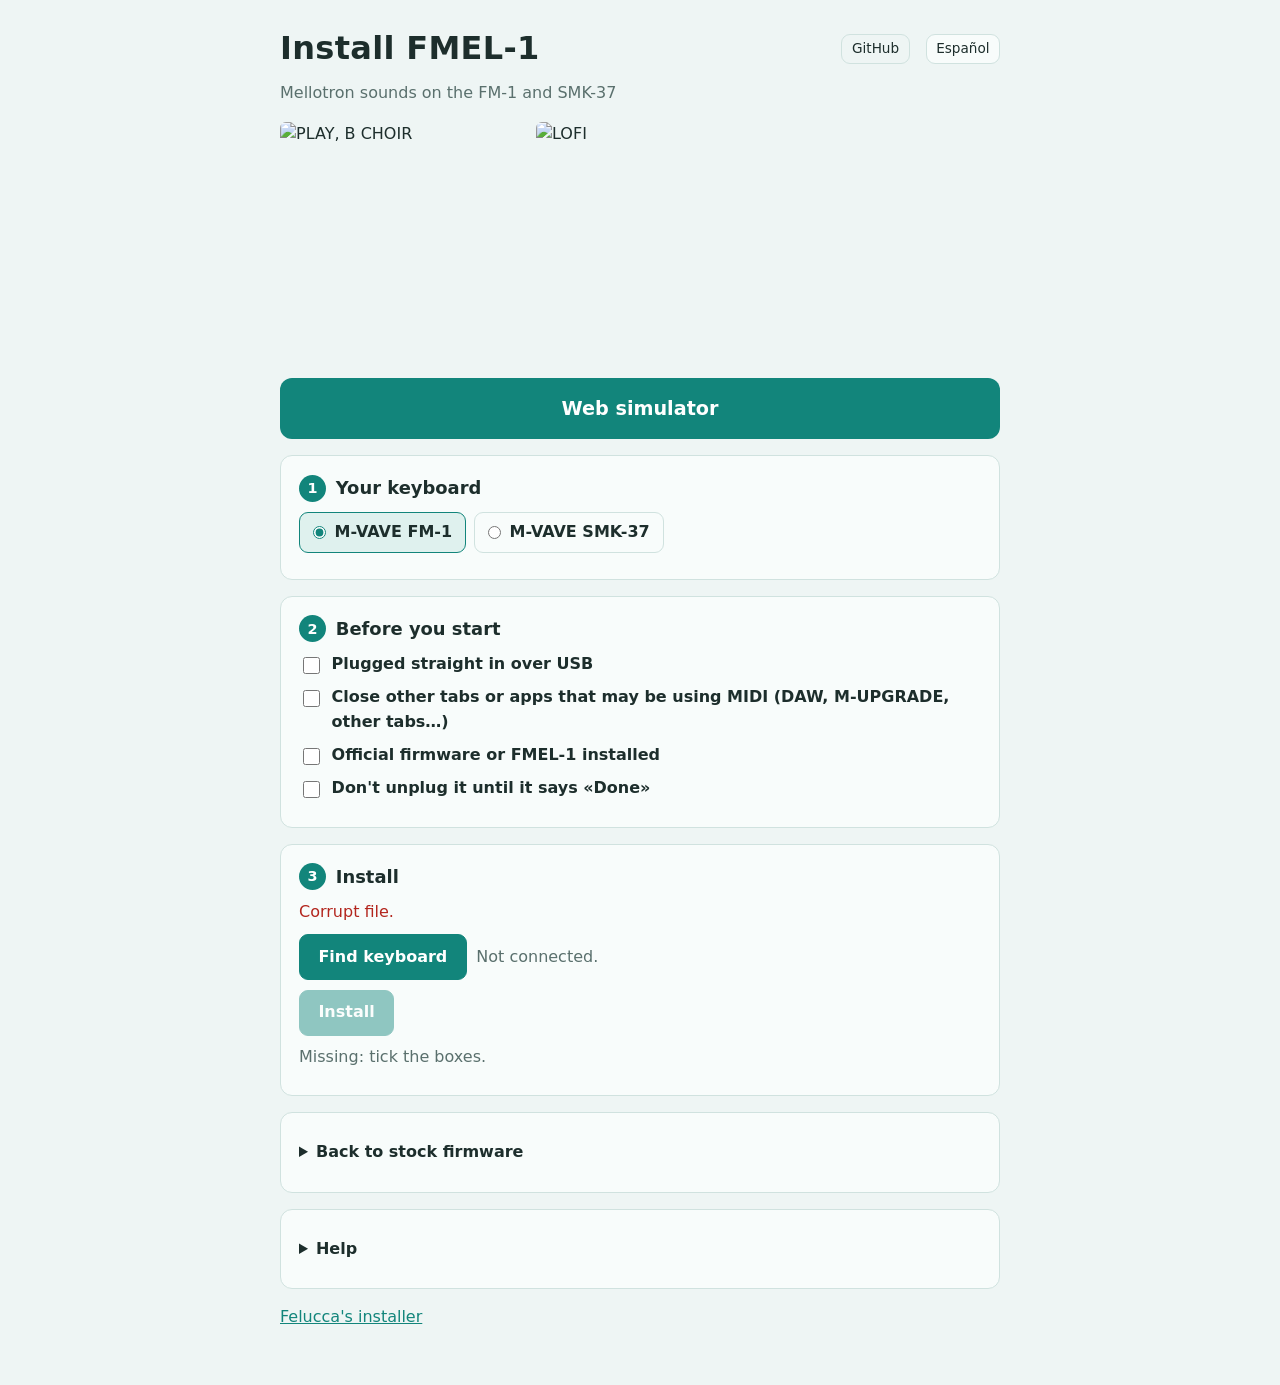
==== commit c8539ef2: "Web: the installer in the author's words, step by step: the keyboard, four ticks, install; back to s" ====
--- a/web/install/index.html
+++ b/web/install/index.html
@@ -76,7 +76,6 @@
 .shots { display: flex; gap: 1rem; margin: 1rem 0 .4rem; }
 .shots figure { margin: 0; flex: 0 1 240px; }
 .shots img { display: block; width: 100%; height: auto; border-radius: 6px; }
-.shots figcaption { color: var(--muted); font-size: .85rem; margin-top: .3rem; }
 html[lang="en"] [data-lang="es"], html[lang="es"] [data-lang="en"] { display: none !important; }
 html[data-board="fm1"] [data-board="smk37"], html[data-board="smk37"] [data-board="fm1"] { display: none !important; }
 .pick { display: flex; flex-wrap: wrap; gap: .5rem; margin: .5rem 0; }
@@ -93,182 +92,124 @@
     <a class="gh" href="https://github.com/AntonioAltea/fmel-1">GitHub</a>
     <button class="lang" id="lang" type="button"><span data-lang="en">Español</span><span data-lang="es">English</span></button>
   </div>
-  <p class="muted" data-lang="en">FMEL-1 is firmware for the M-VAVE FM-1 and SMK-37. It plays samples of a Mellotron M400S's tapes (flute, choir, cello, vibes) and a piano, with tape effects (wow, flutter, saturation, hiss), echo, reverb, an arpeggiator and a 16-step sequencer. This page installs it on the keyboard over USB.</p>
-  <p class="muted" data-lang="es">FMEL-1 es un firmware para el M-VAVE FM-1 y el SMK-37. Toca muestras de las cintas de un Mellotron M400S (flauta, coro, chelo, vibráfono) y un piano, con efectos de cinta (wow, flutter, saturación, soplido), eco, reverb, arpegiador y secuenciador de 16 pasos. Esta página lo instala en el teclado por USB.</p>
+  <p class="muted" data-lang="en">Mellotron sounds on the FM-1 and SMK-37</p>
+  <p class="muted" data-lang="es">Sonidos de Mellotron en FM-1 y SMK-37</p>
   <div class="shots">
-    <figure><img src="../img/choir.png" width="240" height="240" alt="The FM-1's screen on the PLAY page with the choir sound"><figcaption data-lang="en">PLAY page, sound B (choir)</figcaption><figcaption data-lang="es">Página PLAY, sonido B (coro)</figcaption></figure>
-    <figure><img src="../img/tape.png" width="240" height="240" alt="The FM-1's screen on the LOFI page"><figcaption data-lang="en">LOFI page (tape effects)</figcaption><figcaption data-lang="es">Página LOFI (efectos de cinta)</figcaption></figure>
+    <figure><img src="../img/choir.png" width="240" height="240" alt="PLAY, B CHOIR"></figure>
+    <figure><img src="../img/tape.png" width="240" height="240" alt="LOFI"></figure>
   </div>
+  <p><a class="big" id="sim" href="../"><span data-lang="en">Web simulator</span><span data-lang="es">Simulador web</span></a></p>
+
   <section aria-labelledby="h-board">
-    <h2 id="h-board"><span class="n">·</span><span data-lang="en">Your keyboard</span><span data-lang="es">Tu teclado</span></h2>
+    <h2 id="h-board"><span class="n">1</span><span data-lang="en">Your keyboard</span><span data-lang="es">Tu teclado</span></h2>
     <div class="pick" role="radiogroup" aria-label="board">
       <label><input type="radio" name="board" value="fm1"> M-VAVE FM-1</label>
       <label><input type="radio" name="board" value="smk37"> M-VAVE SMK-37</label>
     </div>
     <div data-board="smk37">
-      <p data-lang="en">Which one? Pick your keyboard's own model, as its box or M-UPGRADE names it: M-VAVE's updater later takes back only that model's factory firmware.</p>
-      <p data-lang="es">¿Cuál? Elige el modelo de tu teclado, como lo llama su caja o M-UPGRADE: el instalador de M-VAVE después solo acepta el firmware de fábrica de ese modelo.</p>
+      <p class="muted"><span data-lang="en">SMK-37 model</span><span data-lang="es">Modelo de SMK-37</span></p>
       <div class="pick" role="radiogroup" aria-label="model">
-        <label><input type="radio" name="model" value="pro"> SMK-37 Pro <small>(<span data-lang="en">also</span><span data-lang="es">también</span> Starrykey 37 Play)</small></label>
+        <label><input type="radio" name="model" value="pro"> SMK-37 Pro <small><span data-lang="en">Like the Starrykey 37 Play</span><span data-lang="es">Similar a Starrykey 37 Play</span></small></label>
         <label><input type="radio" name="model" value="elite"> SMK-37 Elite</label>
         <label><input type="radio" name="model" value="mke"> MKE-P37</label>
       </div>
     </div>
   </section>
 
-  <p><a class="big" id="sim" href="../"><span data-lang="en">Open the simulator (runs in the browser)</span><span data-lang="es">Abrir el simulador (funciona en el navegador)</span></a></p>
-
-  <section aria-labelledby="h-browser">
-    <h2 id="h-browser"><span class="n">1</span><span data-lang="en">Your browser</span><span data-lang="es">Tu navegador</span></h2>
-    <p data-lang="en">The install talks to the <span class="dn">FM-1</span> over Web MIDI, which only Chromium browsers on a computer have.</p>
-    <p data-lang="es">La instalación habla con el <span class="dn">FM-1</span> por Web MIDI, que solo tienen los navegadores Chromium de ordenador.</p>
-    <div class="browsers">
-      <div class="yes"><b>Chrome</b><span data-lang="en">works</span><span data-lang="es">funciona</span></div>
-      <div class="yes"><b>Edge</b><span data-lang="en">works</span><span data-lang="es">funciona</span></div>
-      <div><b>Firefox</b><span data-lang="en">no SysEx: won't work</span><span data-lang="es">sin SysEx: no sirve</span></div>
-      <div><b>Safari / iPhone</b><span data-lang="en">no Web MIDI</span><span data-lang="es">sin Web MIDI</span></div>
-    </div>
-    <p id="mine" role="status"></p>
-    <p class="muted" data-lang="en">When you look for the <span class="dn">FM-1</span>, the browser asks to let this page use MIDI devices: say <b>Allow</b>.</p>
-    <p class="muted" data-lang="es">Al buscar el <span class="dn">FM-1</span>, el navegador pide permiso para que esta página use dispositivos MIDI: pulsa <b>Permitir</b>.</p>
-  </section>
-
   <section aria-labelledby="h-ready">
-    <h2 id="h-ready"><span class="n">2</span><span data-lang="en">Get ready</span><span data-lang="es">Prepáralo</span></h2>
-    <ul>
-      <li data-lang="en">The <span class="dn">FM-1</span>’s battery charged.</li><li data-lang="es">La batería del <span class="dn">FM-1</span> cargada.</li>
-      <li data-lang="en">A USB <b>data</b> cable, straight into the computer (no hub).</li>
-      <li data-lang="es">Un cable USB <b>de datos</b>, directo al ordenador (sin hub).</li>
-      <li data-lang="en">Nothing else using the <span class="dn">FM-1</span>: close the DAW, other MIDI tabs, M-UPGRADE.</li>
-      <li data-lang="es">Nada más usando el <span class="dn">FM-1</span>: cierra el DAW, otras pestañas MIDI, M-UPGRADE.</li>
-      <li data-lang="en" data-board="smk37">The SMK-37 runs M-VAVE's firmware <b>V016</b> (older? update it with M-UPGRADE
-        first, step 5), FMEL-1, or is in the USB rescue. Another unofficial firmware (Snoop37, Vector37, OberVave…)? Go
-        back to M-VAVE's own first (step 5).</li>
-      <li data-lang="es" data-board="smk37">El SMK-37 lleva el firmware de M-VAVE <b>V016</b> (¿uno anterior? actualízalo antes con
-        M-UPGRADE, paso 5), FMEL-1, o está en el rescate USB. ¿Otro firmware no oficial (Snoop37, Vector37, OberVave…)?
-        Vuelve antes al de M-VAVE (paso 5).</li>
-      <li data-lang="en" data-board="fm1">The FM-1 runs the official firmware, FMEL-1, or is in the USB rescue. Another unofficial firmware (Felucca, SLOOP,
-        Melodee, Dinghy…)? Go back to the official V15 first (step 5): one unofficial firmware straight over another has
-        left FM-1s that no computer saw.</li>
-      <li data-lang="es" data-board="fm1">El FM-1 lleva el firmware oficial, FMEL-1, o está en el rescate USB. ¿Otro firmware no oficial (Felucca, SLOOP,
-        Melodee, Dinghy…)? Primero vuelve al V15 oficial (paso 5): instalar uno no oficial encima de otro ha dejado FM-1 que
-        ningún ordenador veía.</li>
-    </ul>
-    <label><input type="checkbox" class="pre" id="ack">
-      <span data-lang="en">Done, and I won't unplug it until this page says «Done».</span>
-      <span data-lang="es">Hecho, y no lo desconectaré hasta que esta página diga «Hecho».</span></label>
+    <h2 id="h-ready"><span class="n">2</span><span data-lang="en">Before you start</span><span data-lang="es">Antes de empezar</span></h2>
+    <label><input type="checkbox" class="pre"><span data-lang="en">Plugged straight in over USB</span><span data-lang="es">Conectado directamente por USB</span></label>
+    <label><input type="checkbox" class="pre"><span data-lang="en">Close other tabs or apps that may be using MIDI (DAW, M-UPGRADE, other tabs…)</span><span data-lang="es">Cierra otras pestañas o programas que pueden estar usando MIDI (DAW, M-UPGRADE, otras pestañas…)</span></label>
+    <label><input type="checkbox" class="pre"><span data-board="fm1"><span data-lang="en">Official firmware or FMEL-1 installed</span><span data-lang="es">Firmware oficial o FMEL-1 instalado</span></span><span data-board="smk37"><span data-lang="en">Stock firmware or FMEL-1 installed</span><span data-lang="es">Firmware stock o FMEL-1 instalado</span></span></label>
+    <label><input type="checkbox" class="pre"><span data-lang="en">Don't unplug it until it says «Done»</span><span data-lang="es">No lo desconectes hasta que diga «Hecho»</span></label>
   </section>
 
   <section aria-labelledby="h-install">
     <h2 id="h-install"><span class="n">3</span><span data-lang="en">Install</span><span data-lang="es">Instalar</span></h2>
+    <p id="mine" role="status"></p>
     <p id="pkg" role="status"></p>
     <div class="row">
-      <button id="connect"><span data-lang="en">Find my <span class="dn">FM-1</span></span><span data-lang="es">Buscar mi <span class="dn">FM-1</span></span></button>
+      <button id="connect"><span data-lang="en">Find keyboard</span><span data-lang="es">Encontrar teclado</span></button>
       <span id="dev" class="muted" role="status" aria-live="polite"></span>
     </div>
     <div class="row">
-      <button id="install" disabled><span data-lang="en">Install FMEL-1</span><span data-lang="es">Instalar FMEL-1</span></button>
-      <button id="resume" class="secondary" hidden><span data-lang="en">Finish the install</span><span data-lang="es">Terminar la instalación</span></button>
+      <button id="install" disabled><span data-lang="en">Install</span><span data-lang="es">Instalar</span></button>
+      <button id="resume" class="secondary" hidden><span data-lang="en">Resume unfinished install</span><span data-lang="es">Continuar instalación incompleta</span></button>
     </div>
     <p id="installwhy" class="muted" role="status"></p>
-    <progress id="bar" max="100" value="0" hidden aria-label="Install progress"></progress>
+    <progress id="bar" max="100" value="0" hidden aria-label="progress"></progress>
     <p id="status" role="status" aria-live="polite"></p>
   </section>
 
-  <section aria-labelledby="h-seen">
-    <h2 id="h-seen"><span class="n">4</span><span data-lang="en">What you will see</span><span data-lang="es">Qué verás</span></h2>
-    <ol class="steps-seen" data-lang="en">
-      <li>The <span class="dn">FM-1</span> checks the package, then restarts into update mode (the page says so).</li>
-      <li>The page writes FMEL-1, with the bar above. Leave the cable alone.</li>
-      <li>The <span class="dn">FM-1</span> restarts into FMEL-1, and the page says <b>Done</b>: now you can unplug it.</li>
-    </ol>
-    <ol class="steps-seen" data-lang="es">
-      <li>El <span class="dn">FM-1</span> comprueba el paquete y se reinicia en modo actualización (la página lo dice).</li>
-      <li>La página escribe FMEL-1, con la barra de arriba. No toques el cable.</li>
-      <li>El <span class="dn">FM-1</span> se reinicia en FMEL-1 y la página dice <b>Hecho</b>: ya puedes desconectarlo.</li>
-    </ol>
-  </section>
-
-  <section aria-labelledby="h-stock" data-board="smk37">
-    <h2><span class="n">5</span><span data-lang="en">Back to M-VAVE's firmware (V016)</span><span data-lang="es">Volver al firmware de M-VAVE (V016)</span></h2>
-    <p data-lang="en">With M-VAVE's own updater, <b>M-UPGRADE</b> (Windows / macOS, from the
-      <a href="https://www.m-vave.com/product?id=smk-37-elite" rel="noopener">model's page on m-vave.com</a>), and the factory
-      file of <b>your</b> model: <a href="https://yms-file-store.oss-cn-hongkong.aliyuncs.com/software/firmware/SMK-37Pro/SMK-37%20Pro_016.fwsc" rel="noopener">SMK-37 Pro V016</a>,
-      <a href="https://yms-file-store.oss-cn-hongkong.aliyuncs.com/software/firmware/SMK-37Elite/SMK-37%20Elite_016.fwsc" rel="noopener">SMK-37 Elite V016</a>
-      (MKE-P37: from m-vave.com). It takes it back because FMEL-1's package carries your model's name. The same updater
-      brings an older official firmware up to V016. FMEL-1 never writes the keyboard's calibration, Bluetooth pairing or key mapping.</p>
-    <p data-lang="es">Con el instalador de M-VAVE, <b>M-UPGRADE</b> (Windows / macOS, en la
-      <a href="https://www.m-vave.com/product?id=smk-37-elite" rel="noopener">página del modelo en m-vave.com</a>), y el archivo de
-      fábrica de <b>tu</b> modelo: <a href="https://yms-file-store.oss-cn-hongkong.aliyuncs.com/software/firmware/SMK-37Pro/SMK-37%20Pro_016.fwsc" rel="noopener">SMK-37 Pro V016</a>,
-      <a href="https://yms-file-store.oss-cn-hongkong.aliyuncs.com/software/firmware/SMK-37Elite/SMK-37%20Elite_016.fwsc" rel="noopener">SMK-37 Elite V016</a>
-      (MKE-P37: en m-vave.com). Lo acepta porque el paquete de FMEL-1 lleva el nombre de tu modelo. El mismo instalador
-      sube un firmware oficial anterior al V016. FMEL-1 nunca escribe la calibración del teclado, el emparejamiento Bluetooth ni el mapa de teclas.</p>
-  </section>
-
-  <section aria-labelledby="h-stock" data-board="fm1">
-    <h2 id="h-stock"><span class="n">5</span><span data-lang="en">Back to the official firmware (V15)</span><span data-lang="es">Volver al firmware oficial (V15)</span></h2>
-    <p data-lang="en">Get <code>FM-1.fwsc</code> (PC Firmware, V15) from <a href="https://www.m-vave.com/download" rel="noopener">m-vave.com</a>
-      (or <a href="https://yms-file-store.oss-cn-hongkong.aliyuncs.com/software/firmware/FM-1.fwsc" rel="noopener">straight from M-VAVE's server</a>)
-      and choose it here. Only the unmodified official file is accepted.</p>
-    <p data-lang="es">Descarga <code>FM-1.fwsc</code> (PC Firmware, V15) de <a href="https://www.m-vave.com/download" rel="noopener">m-vave.com</a>
-      (o <a href="https://yms-file-store.oss-cn-hongkong.aliyuncs.com/software/firmware/FM-1.fwsc" rel="noopener">directo del servidor de M-VAVE</a>)
-      y elígelo aquí. Solo se acepta el archivo oficial sin modificar.</p>
-    <div class="row"><input type="file" id="stockfile" accept=".fwsc" aria-label="FM-1.fwsc">
-      <button id="stock" class="secondary" disabled><span data-lang="en">Install the official V15</span><span data-lang="es">Instalar el V15 oficial</span></button></div>
-    <p id="stockwhy" class="muted" role="status"></p>
-    <p class="muted" data-lang="en">Coming from another unofficial firmware, some of their installers offer
-      <a href="https://quixotic7.github.io/TransitFM1/" rel="noopener">TransitFM1</a> as a safer stop than V15; FMEL-1 installs over it as over V15.</p>
-    <p class="muted" data-lang="es">Si vienes de otro firmware no oficial, algunos de sus instaladores ofrecen
-      <a href="https://quixotic7.github.io/TransitFM1/" rel="noopener">TransitFM1</a> como paso intermedio más seguro que el V15; FMEL-1 se instala encima igual que sobre el V15.</p>
-  </section>
-
-  <section aria-labelledby="h-help">
-    <h2 id="h-help"><span class="n">?</span><span data-lang="en">If something goes wrong</span><span data-lang="es">Si algo sale mal</span></h2>
-    <div data-lang="en">
-      <details><summary>The browser blocked MIDI</summary>
-        <p>Click the lock (or the MIDI icon) left of the address, set <b>MIDI devices</b> to <b>Allow</b>, reload, and look again.</p></details>
-      <details><summary>The <span class="dn">FM-1</span> is not found</summary>
-        <p>Use a data cable (many charge only), plug it straight in, close anything else using MIDI, unplug it, plug it in and look again.</p></details>
-      <details><summary>Windows: the browser freezes when the <span class="dn">FM-1</span> restarts</summary>
-        <p>Open <code>chrome://flags/#use-winrt-midi-api</code> (Edge: <code>edge://flags/#use-winrt-midi-api</code>), set it to <b>Enabled</b>, restart the browser.</p></details>
-      <details><summary>Cut off while writing</summary>
-        <p>Nothing serious. Plug it in again and press «Find my <span class="dn">FM-1</span>»: «Finish the install» appears.</p></details>
-      <details><summary>FMEL-1 does not start (red screen or restarts)</summary>
-        <p>After two tries it goes to the USB rescue by itself; you can also hold <b>OCT−</b> (SMK-37: <b>OCTAVE−</b>) while switching it on. From there, install again or go back to the official firmware.</p></details>
-      <details data-board="smk37"><summary>Black screen, every key a «C», dead wheels…</summary>
-        <p>genkigenki's <a href="https://genkigenki.github.io/smk37/help.html" rel="noopener">SMK-37 help</a> and its Repair cover these. Ask there before you try anything on a black screen.</p></details>
-      <details data-board="fm1"><summary>Black screen, and the computer sees a disk «WL82 UBOOT1.00»</summary>
-        <p><a href="https://github.com/Quixotic7/MvaveFM1Unbricker" rel="noopener">MvaveFM1Unbricker</a> with V15.
-          If nothing shows up over USB: <a href="https://github.com/kurogedelic/FM-1-transporter" rel="noopener">FM-1-transporter</a>.</p></details>
-    </div>
-    <div data-lang="es">
-      <details><summary>El navegador ha bloqueado el MIDI</summary>
-        <p>Pulsa el candado (o el icono MIDI) a la izquierda de la dirección, pon <b>Dispositivos MIDI</b> en <b>Permitir</b>, recarga y busca otra vez.</p></details>
-      <details><summary>No encuentra el <span class="dn">FM-1</span></summary>
-        <p>Usa un cable de datos (muchos solo cargan), conéctalo directo, cierra lo que use MIDI, desconecta, vuelve a conectar y busca otra vez.</p></details>
-      <details><summary>Windows: el navegador se congela cuando el <span class="dn">FM-1</span> se reinicia</summary>
-        <p>Abre <code>chrome://flags/#use-winrt-midi-api</code> (Edge: <code>edge://flags/#use-winrt-midi-api</code>), ponlo en <b>Enabled</b> y reinicia el navegador.</p></details>
-      <details><summary>Se corta mientras escribe</summary>
-        <p>No pasa nada grave. Vuelve a conectar y pulsa «Buscar mi <span class="dn">FM-1</span>»: aparecerá «Terminar la instalación».</p></details>
-      <details><summary>FMEL-1 no arranca (pantalla roja o reinicios)</summary>
-        <p>Tras dos intentos entra solo en el rescate USB; también puedes mantener <b>OCT−</b> (SMK-37: <b>OCTAVE−</b>) al encenderlo. Desde ahí, instala otra vez o vuelve al firmware oficial.</p></details>
-      <details data-board="smk37"><summary>Pantalla negra, todas las teclas una «C», ruedas muertas…</summary>
-        <p>La <a href="https://genkigenki.github.io/smk37/help.html" rel="noopener">ayuda del SMK-37</a> de genkigenki y su Repair lo cubren. Pregunta ahí antes de tocar nada con la pantalla negra.</p></details>
-      <details data-board="fm1"><summary>Pantalla negra y el ordenador ve un disco «WL82 UBOOT1.00»</summary>
-        <p><a href="https://github.com/Quixotic7/MvaveFM1Unbricker" rel="noopener">MvaveFM1Unbricker</a> con el V15.
-          Si no aparece nada por USB: <a href="https://github.com/kurogedelic/FM-1-transporter" rel="noopener">FM-1-transporter</a>.</p></details>
-    </div>
-    <div class="row">
-      <button id="copylog" class="secondary small" type="button"><span data-lang="en">Copy the log</span><span data-lang="es">Copiar el registro</span></button>
-      <a href="https://github.com/AntonioAltea/fmel-1/issues" rel="noopener"><span data-lang="en">Tell us on GitHub</span><span data-lang="es">Cuéntanoslo en GitHub</span></a>
-    </div>
-    <div id="log" aria-label="log"></div>
-  </section>
-
-  <p class="muted" data-lang="en">The installer is <a href="https://github.com/hugelton/Felucca" rel="noopener">Felucca</a>'s
-    (Leo Kuroshita, Hügelton Instruments, GPL-3.0), with FMEL-1's checks on top. Nothing is sent anywhere: the page only talks to your <span class="dn">FM-1</span>.</p>
-  <p class="muted" data-lang="es">El instalador es el de <a href="https://github.com/hugelton/Felucca" rel="noopener">Felucca</a>
-    (Leo Kuroshita, Hügelton Instruments, GPL-3.0), con las comprobaciones de FMEL-1 encima. No se envía nada a ningún sitio: la página solo habla con tu <span class="dn">FM-1</span>.</p>
+  <section>
+    <details>
+      <summary><span data-lang="en">Back to stock firmware</span><span data-lang="es">Volver a firmware stock</span></summary>
+      <div data-board="fm1">
+        <p data-lang="en">Get <code>FM-1.fwsc</code> (PC Firmware, V15) from <a href="https://www.m-vave.com/download" rel="noopener">m-vave.com</a>
+          (or <a href="https://yms-file-store.oss-cn-hongkong.aliyuncs.com/software/firmware/FM-1.fwsc" rel="noopener">straight from M-VAVE's server</a>)
+          and choose it here. Only the unmodified official file is accepted.</p>
+        <p data-lang="es">Descarga <code>FM-1.fwsc</code> (PC Firmware, V15) de <a href="https://www.m-vave.com/download" rel="noopener">m-vave.com</a>
+          (o <a href="https://yms-file-store.oss-cn-hongkong.aliyuncs.com/software/firmware/FM-1.fwsc" rel="noopener">directo del servidor de M-VAVE</a>)
+          y elígelo aquí. Solo se acepta el archivo oficial sin modificar.</p>
+        <div class="row"><input type="file" id="stockfile" accept=".fwsc" aria-label="FM-1.fwsc">
+          <button id="stock" class="secondary" disabled><span data-lang="en">Install</span><span data-lang="es">Instalar</span></button></div>
+        <p id="stockwhy" class="muted" role="status"></p>
+      </div>
+      <div data-board="smk37">
+        <p data-lang="en">With M-VAVE's updater, <b>M-UPGRADE</b> (<a href="https://www.m-vave.com/product?id=smk-37-elite" rel="noopener">m-vave.com</a>), and your model's file:
+          <a href="https://yms-file-store.oss-cn-hongkong.aliyuncs.com/software/firmware/SMK-37Pro/SMK-37%20Pro_016.fwsc" rel="noopener">SMK-37 Pro V016</a>,
+          <a href="https://yms-file-store.oss-cn-hongkong.aliyuncs.com/software/firmware/SMK-37Elite/SMK-37%20Elite_016.fwsc" rel="noopener">SMK-37 Elite V016</a>.
+          Your calibration and pairing stay.</p>
+        <p data-lang="es">Con el instalador de M-VAVE, <b>M-UPGRADE</b> (<a href="https://www.m-vave.com/product?id=smk-37-elite" rel="noopener">m-vave.com</a>), y el archivo de tu modelo:
+          <a href="https://yms-file-store.oss-cn-hongkong.aliyuncs.com/software/firmware/SMK-37Pro/SMK-37%20Pro_016.fwsc" rel="noopener">SMK-37 Pro V016</a>,
+          <a href="https://yms-file-store.oss-cn-hongkong.aliyuncs.com/software/firmware/SMK-37Elite/SMK-37%20Elite_016.fwsc" rel="noopener">SMK-37 Elite V016</a>.
+          La calibración y el emparejamiento se conservan.</p>
+      </div>
+    </details>
+  </section>
+
+  <section>
+    <details>
+      <summary><span data-lang="en">Help</span><span data-lang="es">Ayuda</span></summary>
+      <div data-lang="en">
+        <details><summary>Windows: the browser freezes on «update mode»</summary>
+          <p><code>chrome://flags/#use-winrt-midi-api</code> → Enabled</p></details>
+        <details><summary>Dark or restarting after installing</summary>
+          <p>Hold <b>OCT−</b> and <b>OCT+</b> 5 s, or <b>OCT−</b> while switching on: the USB rescue. Install again.</p></details>
+        <details><summary>Stuck in another firmware's update mode</summary>
+          <p>Switch it off and on.</p></details>
+        <details data-board="smk37"><summary>Every key a «C», dead wheels</summary>
+          <p>Another firmware broke the key map: genkigenki's <a href="https://genkigenki.github.io/smk37/help.html" rel="noopener">Repair</a>. FMEL-1 never writes it.</p></details>
+        <details data-board="smk37"><summary>Dead wheels after a repair</summary>
+          <p>Calibrate the wheels in M-VAVE's settings.</p></details>
+        <details><summary>Black screen, a disk «WL82 UBOOT1.00»</summary>
+          <p data-board="fm1"><a href="https://github.com/Quixotic7/MvaveFM1Unbricker" rel="noopener">MvaveFM1Unbricker</a> with V15. Nothing over USB: <a href="https://github.com/kurogedelic/FM-1-transporter" rel="noopener">FM-1-transporter</a>.</p>
+          <p data-board="smk37">Not lost. Ask before touching anything: <a href="https://genkigenki.github.io/smk37/help.html" rel="noopener">SMK-37 help</a>.</p></details>
+      </div>
+      <div data-lang="es">
+        <details><summary>Windows: el navegador se congela en «modo actualización»</summary>
+          <p><code>chrome://flags/#use-winrt-midi-api</code> → Enabled</p></details>
+        <details><summary>Pantalla negra o reinicios tras instalar</summary>
+          <p>Mantén <b>OCT−</b> y <b>OCT+</b> 5 s, u <b>OCT−</b> al encender: el rescate USB. Instala otra vez.</p></details>
+        <details><summary>Atascado en modo actualización de otro firmware</summary>
+          <p>Apágalo y vuélvelo a encender.</p></details>
+        <details data-board="smk37"><summary>Todas las teclas una «C», ruedas muertas</summary>
+          <p>Otro firmware rompió el mapa de teclas: el <a href="https://genkigenki.github.io/smk37/help.html" rel="noopener">Repair</a> de genkigenki. FMEL-1 nunca lo toca.</p></details>
+        <details data-board="smk37"><summary>Ruedas muertas tras una reparación</summary>
+          <p>Calibra las ruedas en los ajustes de M-VAVE.</p></details>
+        <details><summary>Pantalla negra y un disco «WL82 UBOOT1.00»</summary>
+          <p data-board="fm1"><a href="https://github.com/Quixotic7/MvaveFM1Unbricker" rel="noopener">MvaveFM1Unbricker</a> con el V15. Si no aparece nada por USB: <a href="https://github.com/kurogedelic/FM-1-transporter" rel="noopener">FM-1-transporter</a>.</p>
+          <p data-board="smk37">No está perdido. Pregunta antes de tocar nada: <a href="https://genkigenki.github.io/smk37/help.html" rel="noopener">ayuda del SMK-37</a>.</p></details>
+      </div>
+      <div class="row">
+        <button id="copylog" class="secondary small" type="button"><span data-lang="en">Copy log</span><span data-lang="es">Copiar log</span></button>
+        <a href="https://github.com/AntonioAltea/fmel-1/issues" rel="noopener"><span data-lang="en">Report</span><span data-lang="es">Reportar</span></a>
+      </div>
+      <div id="log" aria-label="log"></div>
+    </details>
+  </section>
+
+  <p class="muted"><a href="https://github.com/hugelton/Felucca" rel="noopener"><span data-lang="en">Felucca's installer</span><span data-lang="es">Instalador de Felucca</span></a></p>
 </main>
 <script type="module" src="install.js"></script>
 </body>
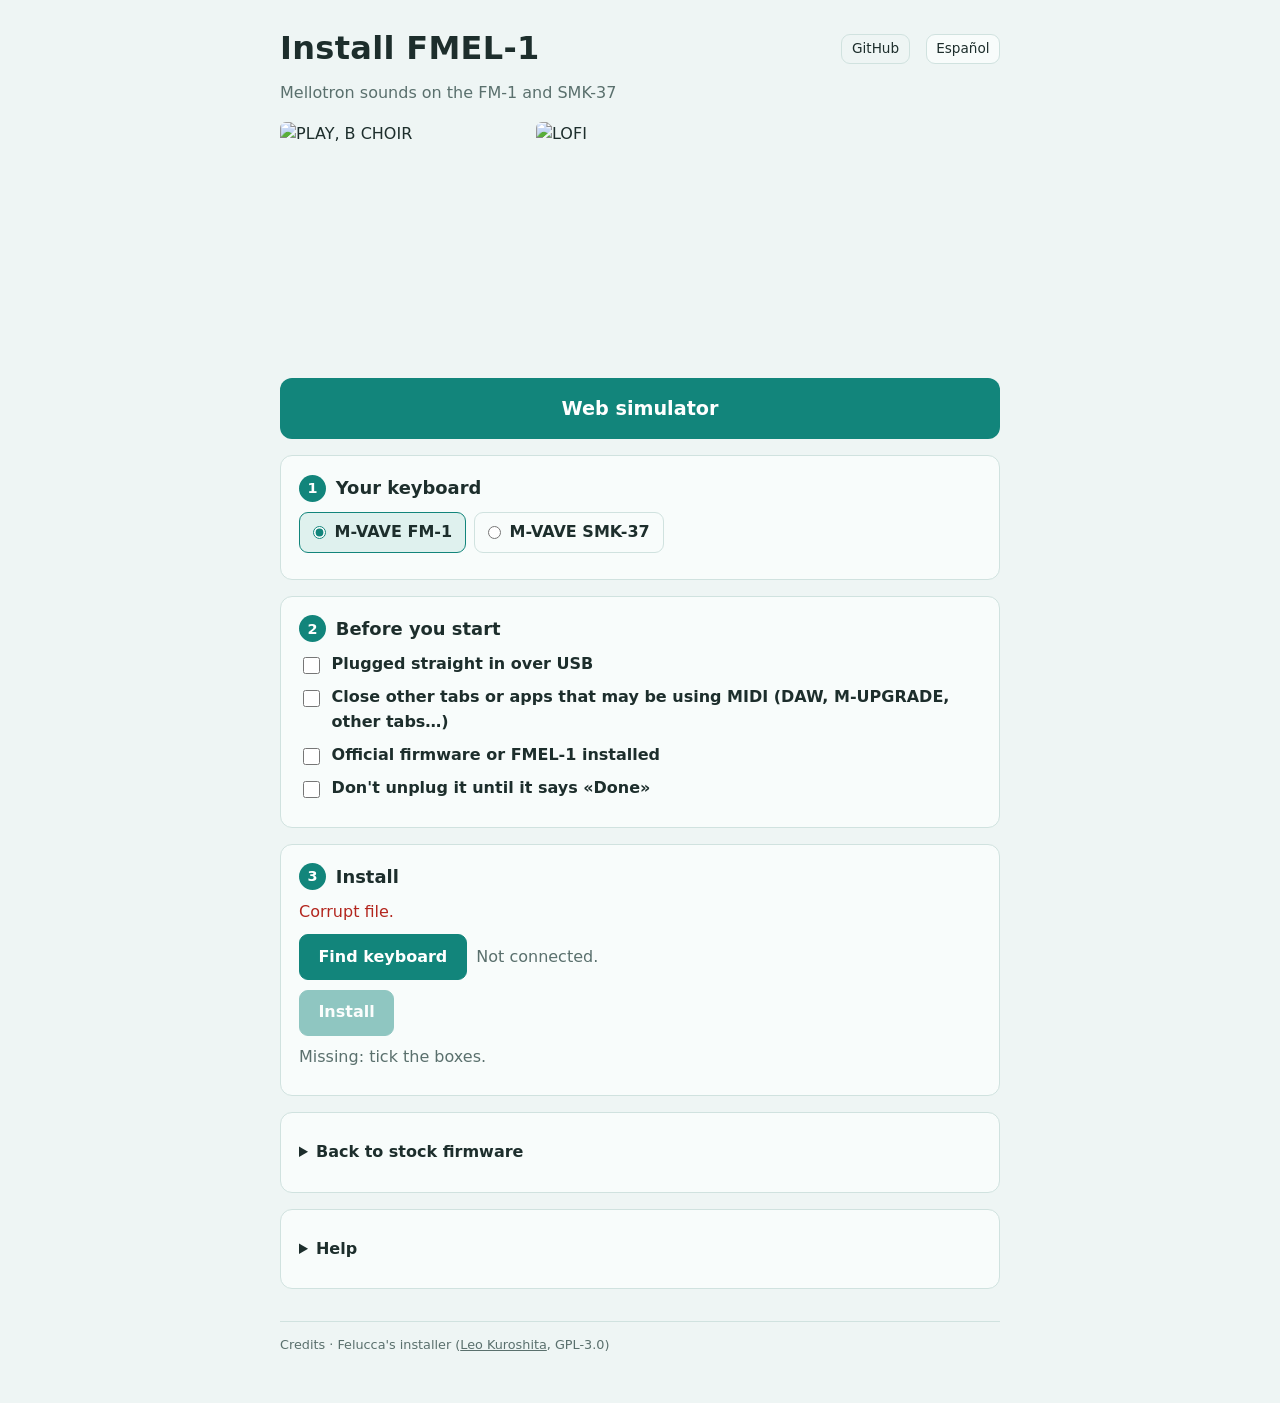
==== commit d238df45: "Web: the installer's Felucca line as a small credits footer, not a link of its own Co-Authored-By: C" ====
--- a/web/install/index.html
+++ b/web/install/index.html
@@ -77,6 +77,8 @@
 .shots figure { margin: 0; flex: 0 1 240px; }
 .shots img { display: block; width: 100%; height: auto; border-radius: 6px; }
 html[lang="en"] [data-lang="es"], html[lang="es"] [data-lang="en"] { display: none !important; }
+footer.credits { margin-top: 2rem; padding-top: .8rem; border-top: 1px solid var(--rule); color: var(--muted); font-size: .8rem; }
+footer.credits a { color: inherit; }
 html[data-board="fm1"] [data-board="smk37"], html[data-board="smk37"] [data-board="fm1"] { display: none !important; }
 .pick { display: flex; flex-wrap: wrap; gap: .5rem; margin: .5rem 0; }
 .pick label { margin: 0; font-weight: 600; border: 1px solid var(--rule); border-radius: 9px; padding: .45rem .8rem; cursor: pointer; align-items: center; }
@@ -209,7 +211,9 @@
     </details>
   </section>
 
-  <p class="muted"><a href="https://github.com/hugelton/Felucca" rel="noopener"><span data-lang="en">Felucca's installer</span><span data-lang="es">Instalador de Felucca</span></a></p>
+  <footer class="credits"><span data-lang="en">Credits</span><span data-lang="es">Créditos</span> ·
+    <span data-lang="en">Felucca's installer</span><span data-lang="es">Instalador de Felucca</span>
+    (<a href="https://github.com/hugelton/Felucca" rel="noopener">Leo Kuroshita</a>, GPL-3.0)</footer>
 </main>
 <script type="module" src="install.js"></script>
 </body>
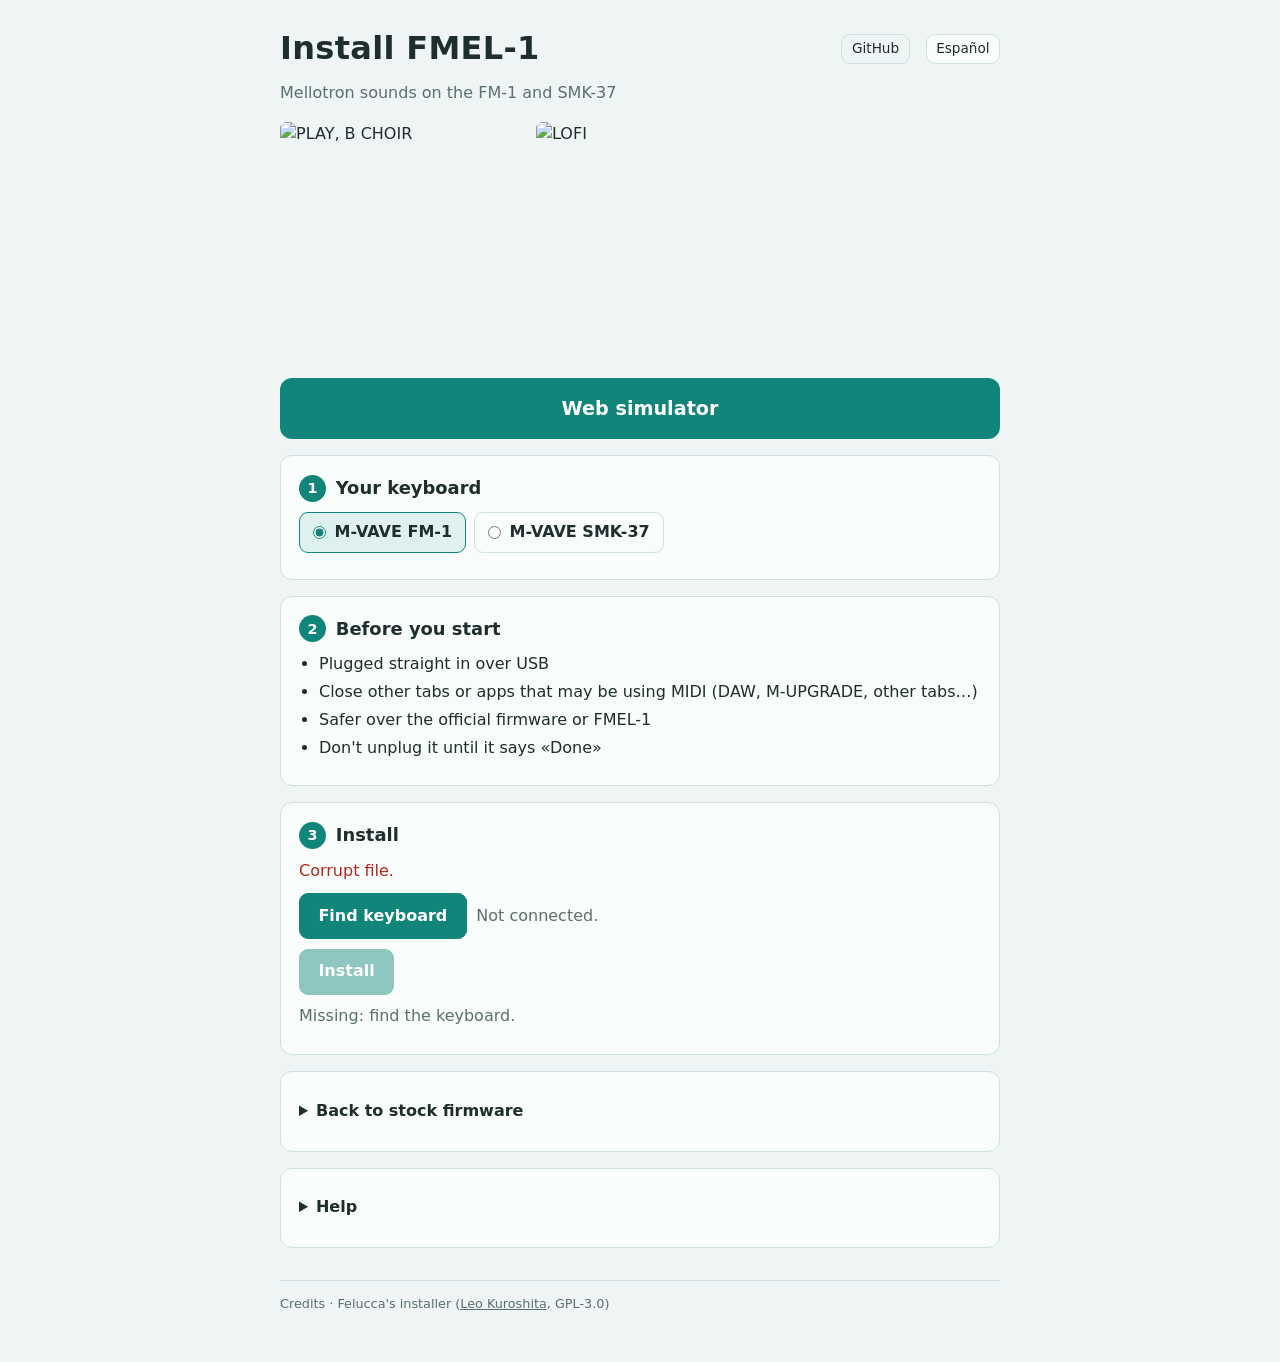
==== commit e7e7cc7f: "Installer: no ticks and no gate on what the keyboard runs; step 2 is advice (safer over the official" ====
--- a/web/install/index.html
+++ b/web/install/index.html
@@ -120,10 +120,12 @@
 
   <section aria-labelledby="h-ready">
     <h2 id="h-ready"><span class="n">2</span><span data-lang="en">Before you start</span><span data-lang="es">Antes de empezar</span></h2>
-    <label><input type="checkbox" class="pre"><span data-lang="en">Plugged straight in over USB</span><span data-lang="es">Conectado directamente por USB</span></label>
-    <label><input type="checkbox" class="pre"><span data-lang="en">Close other tabs or apps that may be using MIDI (DAW, M-UPGRADE, other tabs…)</span><span data-lang="es">Cierra otras pestañas o programas que pueden estar usando MIDI (DAW, M-UPGRADE, otras pestañas…)</span></label>
-    <label><input type="checkbox" class="pre"><span data-board="fm1"><span data-lang="en">Official firmware or FMEL-1 installed</span><span data-lang="es">Firmware oficial o FMEL-1 instalado</span></span><span data-board="smk37"><span data-lang="en">Stock firmware or FMEL-1 installed</span><span data-lang="es">Firmware stock o FMEL-1 instalado</span></span></label>
-    <label><input type="checkbox" class="pre"><span data-lang="en">Don't unplug it until it says «Done»</span><span data-lang="es">No lo desconectes hasta que diga «Hecho»</span></label>
+    <ul>
+      <li><span data-lang="en">Plugged straight in over USB</span><span data-lang="es">Conectado directamente por USB</span></li>
+      <li><span data-lang="en">Close other tabs or apps that may be using MIDI (DAW, M-UPGRADE, other tabs…)</span><span data-lang="es">Cierra otras pestañas o programas que pueden estar usando MIDI (DAW, M-UPGRADE, otras pestañas…)</span></li>
+      <li><span data-board="fm1"><span data-lang="en">Safer over the official firmware or FMEL-1</span><span data-lang="es">Más seguro sobre el firmware oficial o FMEL-1</span></span><span data-board="smk37"><span data-lang="en">Safer over the stock firmware or FMEL-1</span><span data-lang="es">Más seguro sobre el firmware stock o FMEL-1</span></span></li>
+      <li><span data-lang="en">Don't unplug it until it says «Done»</span><span data-lang="es">No lo desconectes hasta que diga «Hecho»</span></li>
+    </ul>
   </section>
 
   <section aria-labelledby="h-install">
